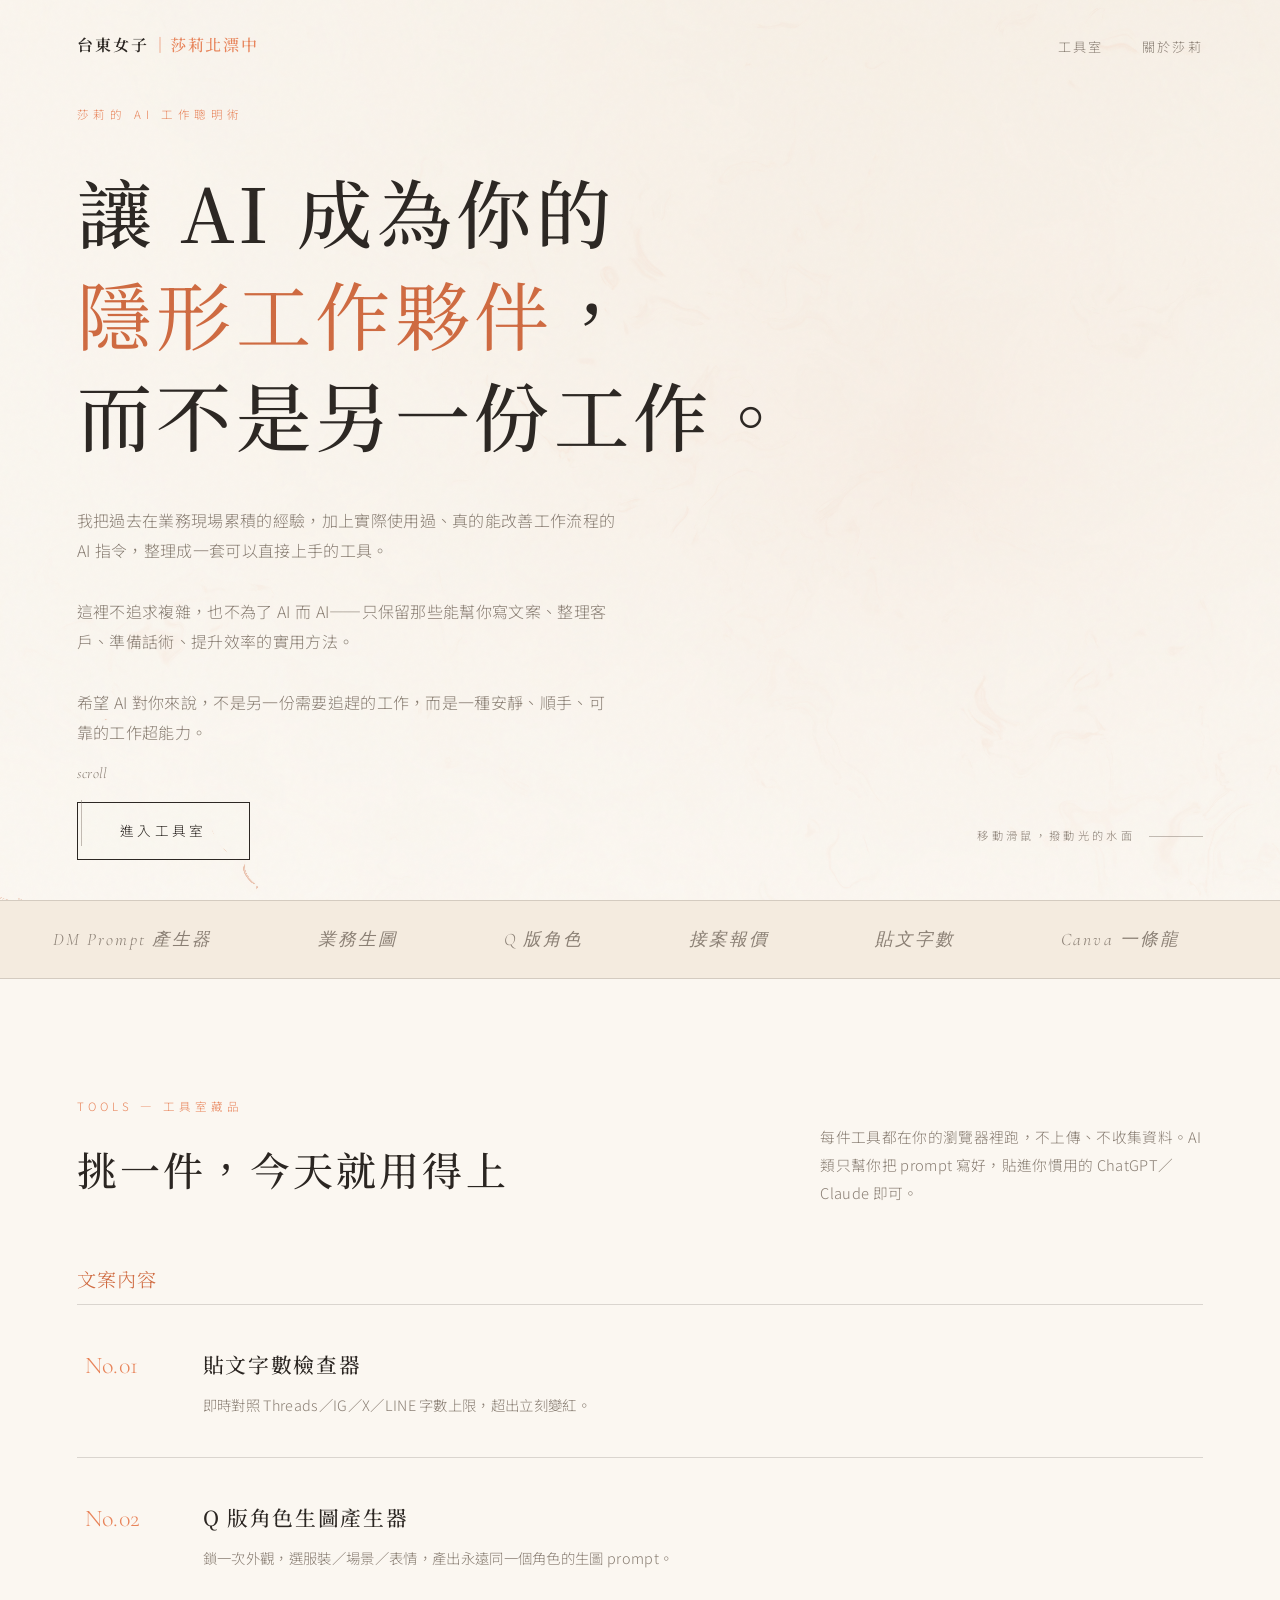
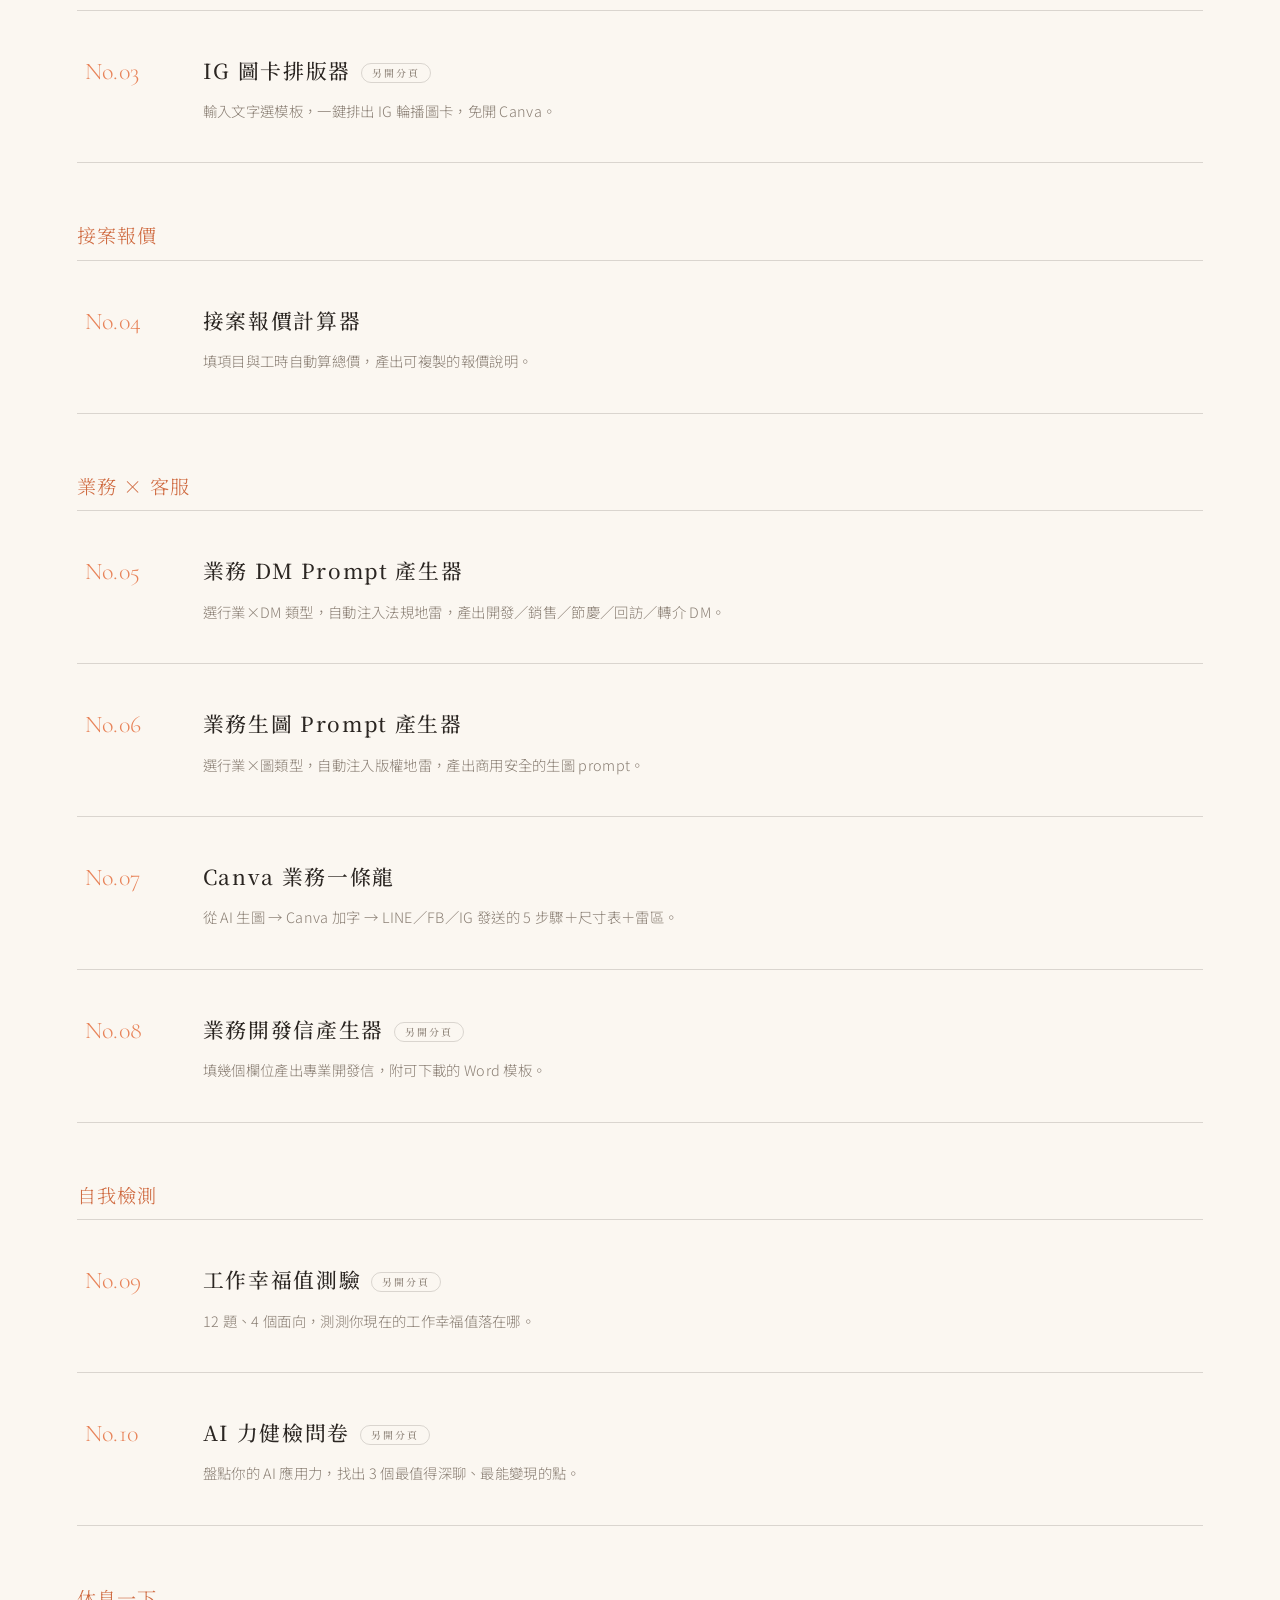
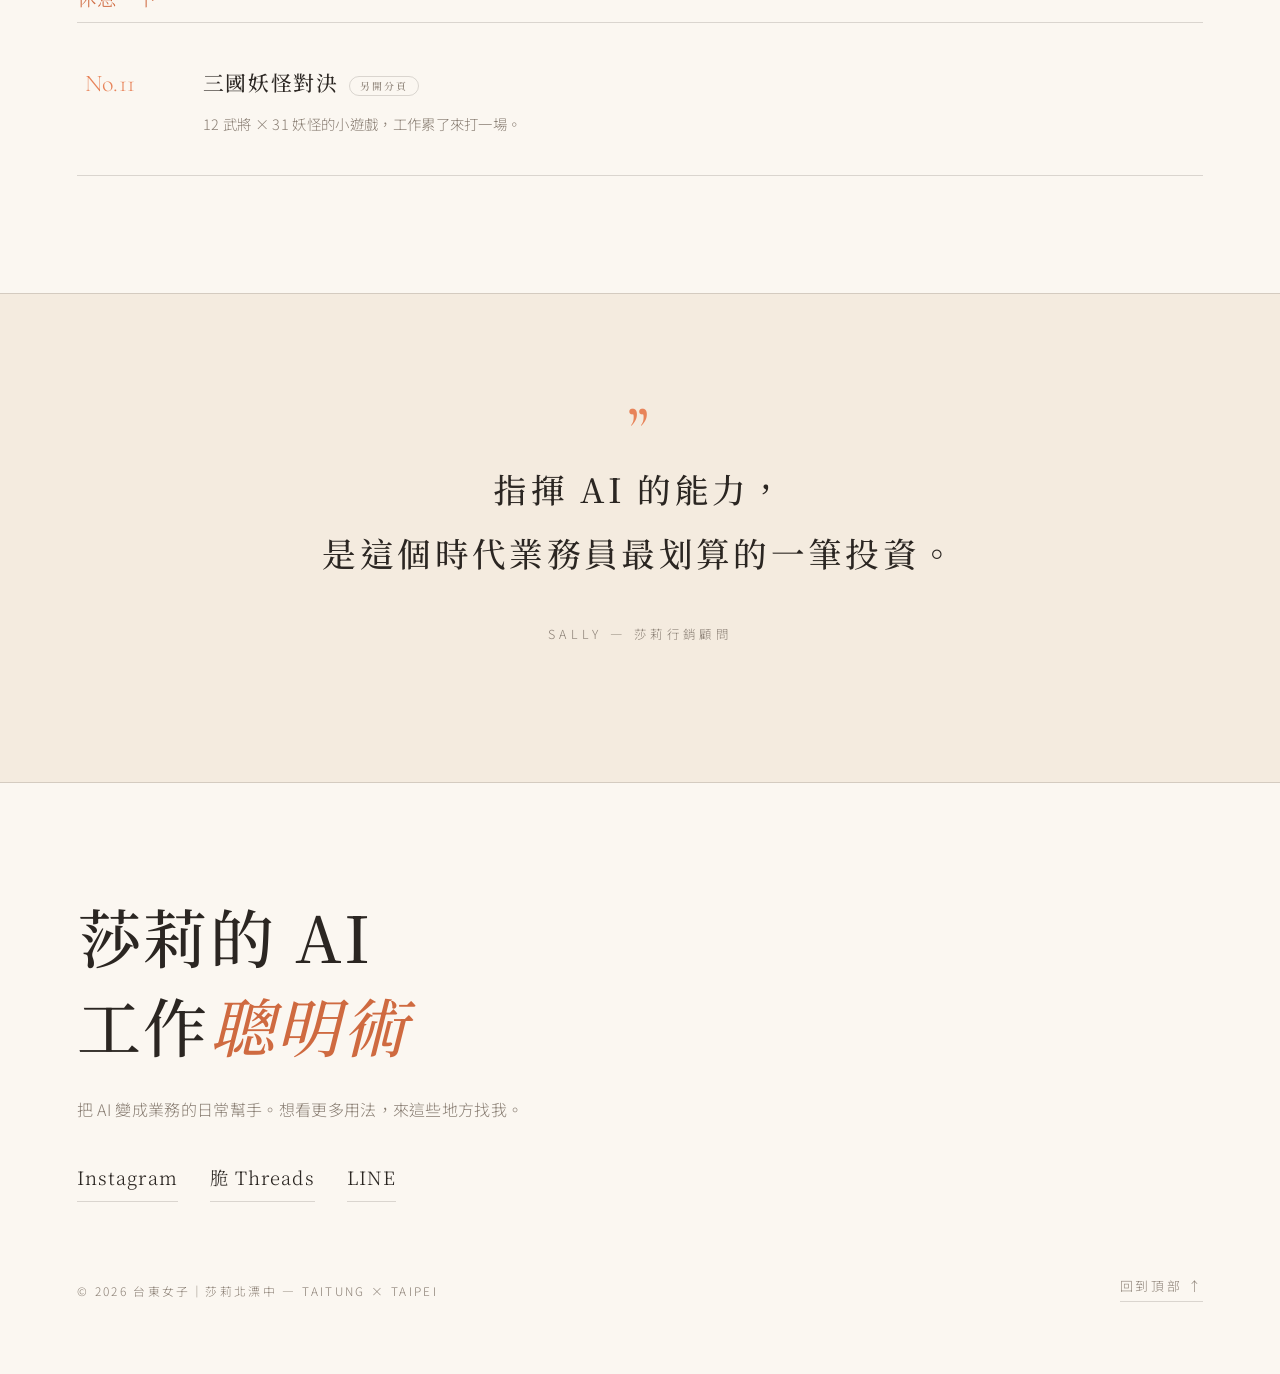
==== index.html @ fb420f0c "Sally AI 工具室：靜奢編輯風多頁 atelier 暖橘品牌色＋文青宋體＋WebGL 流光開場；11 件工具（DM/生圖/Q版產生器、Canva SOP、字數、報價、IG 圖卡、兩測驗、三國）。" ====
<!DOCTYPE html>
<html lang="zh-Hant">
<head>
<meta charset="UTF-8">
<meta name="viewport" content="width=device-width, initial-scale=1.0">
<title>莎莉 AI 工具室 — 為業務打造的安靜超能力</title>
<meta name="description" content="為保險、房仲、電信業務打造的 AI 工具室。每個工具都從真實銷售現場長出來，打開瀏覽器就能用，不用安裝、不收集資料。">
<meta property="og:title" content="莎莉 AI 工具室">
<meta property="og:description" content="把 AI 變成你的安靜超能力，而不是另一份工作。">
<link rel="preconnect" href="https://fonts.googleapis.com">
<link rel="preconnect" href="https://fonts.gstatic.com" crossorigin>
<link href="https://fonts.googleapis.com/css2?family=Cormorant+Garamond:ital,wght@0,400;0,500;0,600;1,400&family=Noto+Serif+TC:wght@400;500;600&family=Noto+Sans+TC:wght@300;400;500&display=swap" rel="stylesheet">
<link rel="stylesheet" href="assets/atelier.css">
</head>
<body>

<nav>
  <a class="logo" href="index.html">台東女子<em>｜莎莉北漂中</em></a>
  <ul>
    <li><a class="lk" href="#tools">工具室</a></li>
    <li><a class="lk" href="https://www.instagram.com/sally.sales.ttt" target="_blank" rel="noopener">關於莎莉</a></li>
  </ul>
</nav>

<section class="hero">
  <canvas id="silk"></canvas>
  <div class="hero-content">
    <div class="hero-label">莎莉的 AI 工作聰明術</div>
    <h1>讓 AI 成為你的<br><span class="it" style="font-family:var(--brush);font-style:normal">隱形工作夥伴</span>，<br>而不是另一份工作。</h1>
    <p>我把過去在業務現場累積的經驗，加上實際使用過、真的能改善工作流程的 AI 指令，整理成一套可以直接上手的工具。<br><br>這裡不追求複雜，也不為了 AI 而 AI——只保留那些能幫你寫文案、整理客戶、準備話術、提升效率的實用方法。<br><br>希望 AI 對你來說，不是另一份需要追趕的工作，而是一種安靜、順手、可靠的工作超能力。</p>
    <div class="hero-cta">
      <a class="btn" href="#tools">進入工具室</a>
    </div>
  </div>
  <div class="scroll-cue">scroll</div>
  <div class="hero-hint">移動滑鼠，撥動光的水面<span class="line"></span></div>
</section>

<div class="strip">
  <div class="strip-inner">
    <span>DM Prompt 產生器</span><span>業務生圖</span><span>Q 版角色</span><span>接案報價</span><span>貼文字數</span><span>Canva 一條龍</span><span>DM Prompt 產生器</span><span>業務生圖</span><span>Q 版角色</span><span>接案報價</span><span>貼文字數</span><span>Canva 一條龍</span>
  </div>
</div>

<section class="tools" id="tools">
  <div class="sec-head">
    <div><div class="idx">TOOLS — 工具室藏品</div><h2>挑一件，今天就用得上</h2></div>
    <p>每件工具都在你的瀏覽器裡跑，不上傳、不收集資料。AI 類只幫你把 prompt 寫好，貼進你慣用的 ChatGPT／Claude 即可。</p>
  </div>

  <div class="cat-label">文案內容</div>
  <div class="tool-list">
    <a class="tool" href="tools/word-count.html"><span class="no">No.01</span><div><h3>貼文字數檢查器</h3><div class="desc">即時對照 Threads／IG／X／LINE 字數上限，超出立刻變紅。</div></div><span class="arrow">→</span></a>
    <a class="tool" href="tools/chibi-maker.html"><span class="no">No.02</span><div><h3>Q 版角色生圖產生器</h3><div class="desc">鎖一次外觀，選服裝／場景／表情，產出永遠同一個角色的生圖 prompt。</div></div><span class="arrow">→</span></a>
    <a class="tool" href="https://sally-ig-cards.vercel.app" target="_blank" rel="noopener"><span class="no">No.03</span><div><h3>IG 圖卡排版器<span class="ext">另開分頁</span></h3><div class="desc">輸入文字選模板，一鍵排出 IG 輪播圖卡，免開 Canva。</div></div><span class="arrow">→</span></a>
  </div>

  <div class="cat-label">接案報價</div>
  <div class="tool-list">
    <a class="tool" href="tools/quote-calc.html"><span class="no">No.04</span><div><h3>接案報價計算器</h3><div class="desc">填項目與工時自動算總價，產出可複製的報價說明。</div></div><span class="arrow">→</span></a>
  </div>

  <div class="cat-label">業務 × 客服</div>
  <div class="tool-list">
    <a class="tool" href="tools/dm-builder.html"><span class="no">No.05</span><div><h3>業務 DM Prompt 產生器</h3><div class="desc">選行業×DM 類型，自動注入法規地雷，產出開發／銷售／節慶／回訪／轉介 DM。</div></div><span class="arrow">→</span></a>
    <a class="tool" href="tools/image-builder.html"><span class="no">No.06</span><div><h3>業務生圖 Prompt 產生器</h3><div class="desc">選行業×圖類型，自動注入版權地雷，產出商用安全的生圖 prompt。</div></div><span class="arrow">→</span></a>
    <a class="tool" href="tools/canva-sop.html"><span class="no">No.07</span><div><h3>Canva 業務一條龍</h3><div class="desc">從 AI 生圖 → Canva 加字 → LINE／FB／IG 發送的 5 步驟＋尺寸表＋雷區。</div></div><span class="arrow">→</span></a>
    <a class="tool" href="https://dev-letter-tool.vercel.app" target="_blank" rel="noopener"><span class="no">No.08</span><div><h3>業務開發信產生器<span class="ext">另開分頁</span></h3><div class="desc">填幾個欄位產出專業開發信，附可下載的 Word 模板。</div></div><span class="arrow">→</span></a>
  </div>

  <div class="cat-label">自我檢測</div>
  <div class="tool-list">
    <a class="tool" href="https://sally-biz-ai.vercel.app" target="_blank" rel="noopener"><span class="no">No.09</span><div><h3>工作幸福值測驗<span class="ext">另開分頁</span></h3><div class="desc">12 題、4 個面向，測測你現在的工作幸福值落在哪。</div></div><span class="arrow">→</span></a>
    <a class="tool" href="https://sally-ai-check.vercel.app" target="_blank" rel="noopener"><span class="no">No.10</span><div><h3>AI 力健檢問卷<span class="ext">另開分頁</span></h3><div class="desc">盤點你的 AI 應用力，找出 3 個最值得深聊、最能變現的點。</div></div><span class="arrow">→</span></a>
  </div>

  <div class="cat-label">休息一下</div>
  <div class="tool-list">
    <a class="tool" href="https://sallys-sanguo.vercel.app" target="_blank" rel="noopener"><span class="no">No.11</span><div><h3>三國妖怪對決<span class="ext">另開分頁</span></h3><div class="desc">12 武將 × 31 妖怪的小遊戲，工作累了來打一場。</div></div><span class="arrow">→</span></a>
  </div>
</section>

<section class="quote">
  <blockquote><span class="mark">”</span>指揮 AI 的能力，<br>是這個時代業務員最划算的一筆投資。</blockquote>
  <cite>SALLY — 莎莉行銷顧問</cite>
</section>

<footer id="join">
  <div class="big">莎莉的 AI<br>工作<em>聰明術</em></div>
  <p style="color:var(--ink-soft);max-width:30em;margin-top:24px">把 AI 變成業務的日常幫手。想看更多用法，來這些地方找我。</p>
  <div class="socials">
    <a href="https://www.instagram.com/sally.sales.ttt" target="_blank" rel="noopener">Instagram</a>
    <a href="https://www.threads.net/@sally.sales.ttt" target="_blank" rel="noopener">脆 Threads</a>
    <a id="cta-line" href="https://lin.ee/RuHfSIS" target="_blank" rel="noopener">LINE</a>
  </div>
  <div class="foot-row">
    <small>© 2026 台東女子｜莎莉北漂中 — TAITUNG × TAIPEI</small>
    <a class="top" href="#">回到頂部 ↑</a>
  </div>
</footer>

<script src="assets/silk.js"></script>
</body>
</html>
---- assets/atelier.css ----
/* ============================================================
   莎莉 AI 工具室 — 靜奢編輯風 共用樣式
   奶油 × 海洋藍 × 金；Cormorant / Noto Serif TC / Noto Sans TC
   ============================================================ */
:root{
  /* 莎莉品牌：暖橘 × 文青思源宋體 */
  --cream:#FBF7F1; --cream-deep:#F4EBDF; --ink:#2B2622; --ink-soft:#8A7F74;
  --ocean:#CF6A40; --gold:#E8845A; --terra:#C0492E; --line:rgba(43,38,34,.16);
  --brush:'Noto Serif TC',serif;
}
*{margin:0;padding:0;box-sizing:border-box}
html{scroll-behavior:smooth}
body{
  background:var(--cream); color:var(--ink);
  font-family:'Noto Sans TC',sans-serif; font-weight:300;
  letter-spacing:.02em; line-height:1.9; -webkit-font-smoothing:antialiased;
}
body::before{
  content:"";position:fixed;inset:0;pointer-events:none;z-index:999;
  background-image:url("data:image/svg+xml,%3Csvg viewBox='0 0 200 200' xmlns='http://www.w3.org/2000/svg'%3E%3Cfilter id='n'%3E%3CfeTurbulence type='fractalNoise' baseFrequency='0.8' numOctaves='2'/%3E%3C/filter%3E%3Crect width='100%25' height='100%25' filter='url(%23n)' opacity='0.025'/%3E%3C/svg%3E");
}
.serif{font-family:'Cormorant Garamond','Noto Serif TC',serif}
em{font-style:italic}

/* nav */
nav{
  display:flex;justify-content:space-between;align-items:center;
  padding:30px 6vw;position:fixed;top:0;left:0;right:0;z-index:50;
  background:transparent;transition:background .4s,backdrop-filter .4s,border-color .4s;
  border-bottom:1px solid transparent;
}
nav.solid{background:rgba(251,247,241,.9);backdrop-filter:blur(8px);border-bottom-color:var(--line)}
.logo{font-family:var(--brush);font-weight:600;font-size:1rem;letter-spacing:.12em;white-space:nowrap;text-decoration:none;color:var(--ink)}
.logo em{font-family:inherit;font-style:normal;font-weight:500;letter-spacing:.12em;color:var(--gold);margin-left:.2em}
@media(max-width:420px){.logo{font-size:.86rem;letter-spacing:.06em}}
nav ul{display:flex;gap:38px;list-style:none}
nav a.lk{color:var(--ink-soft);text-decoration:none;font-size:.82rem;letter-spacing:.18em;transition:color .3s}
nav a.lk:hover{color:var(--ocean)}
nav .back{color:var(--ink-soft);text-decoration:none;font-size:.82rem;letter-spacing:.18em;transition:.3s}
nav .back:hover{color:var(--ocean)}

/* buttons */
.btn{
  display:inline-block;padding:15px 42px;border:1px solid var(--ink);color:var(--ink);
  text-decoration:none;font-size:.85rem;letter-spacing:.25em;position:relative;overflow:hidden;
  transition:color .4s;z-index:1;background:rgba(251,247,241,.4);cursor:pointer;font-family:inherit;
}
.btn::after{content:"";position:absolute;inset:0;background:var(--ink);transform:scaleX(0);transform-origin:left;transition:transform .4s cubic-bezier(.6,0,.2,1);z-index:-1}
.btn:hover{color:var(--cream)}
.btn:hover::after{transform:scaleX(1)}
.ghost{border:none;color:var(--ink-soft);font-size:.85rem;letter-spacing:.2em;text-decoration:none;border-bottom:1px solid var(--line);padding-bottom:4px;transition:.3s;background:none;cursor:pointer;font-family:inherit}
.ghost:hover{color:var(--ocean);border-color:var(--ocean)}

/* ===== landing hero ===== */
.hero{position:relative;min-height:100vh;display:flex;flex-direction:column;justify-content:center;padding:104px 6vw 40px;overflow:hidden}
#silk{position:absolute;inset:0;width:100%;height:100%;display:block}
.hero--static{background:radial-gradient(120% 90% at 78% 12%, rgba(207,106,64,.16), transparent 55%), radial-gradient(90% 70% at 12% 92%, rgba(232,132,90,.14), transparent 50%), linear-gradient(160deg,var(--cream),var(--cream-deep))}
.hero-content{position:relative;z-index:2}
.hero-label{font-size:.72rem;letter-spacing:.4em;color:var(--gold);text-transform:uppercase;margin-bottom:34px;animation:rise .9s .3s cubic-bezier(.2,.7,.2,1) both}
.hero h1{font-family:var(--brush);font-weight:500;font-size:clamp(2.5rem,6vw,4.7rem);line-height:1.35;letter-spacing:.06em;max-width:21em;animation:rise .9s .42s cubic-bezier(.2,.7,.2,1) both}
.hero h1 .it{font-family:'Cormorant Garamond',serif;font-style:italic;font-weight:400;color:var(--ocean)}
.hero p{margin-top:40px;max-width:34em;color:var(--ink-soft);font-size:1rem;animation:rise .9s .54s cubic-bezier(.2,.7,.2,1) both}
.hero-cta{margin-top:54px;display:flex;gap:28px;align-items:center;flex-wrap:wrap;animation:rise .9s .66s cubic-bezier(.2,.7,.2,1) both}
.scroll-cue{position:absolute;left:6vw;bottom:6vh;z-index:2;font-family:'Cormorant Garamond',serif;font-style:italic;font-size:.95rem;color:var(--ink-soft);animation:rise .9s 1s both}
.scroll-cue::after{content:"";display:block;width:1px;height:46px;background:var(--ink-soft);margin:12px 0 0 4px;animation:drip 2.2s ease-in-out infinite;transform-origin:top;opacity:.5}
.hero-hint{position:absolute;right:6vw;bottom:6vh;z-index:2;text-align:right;font-size:.7rem;letter-spacing:.3em;color:var(--ink-soft);animation:rise .9s .9s cubic-bezier(.2,.7,.2,1) both}
.hero-hint .line{display:inline-block;width:54px;height:1px;background:var(--ink-soft);vertical-align:middle;margin-left:14px;opacity:.5}
@keyframes rise{from{opacity:0;transform:translateY(28px)}to{opacity:1;transform:none}}
@keyframes drip{0%{transform:scaleY(0)}45%{transform:scaleY(1)}100%{transform:scaleY(1);opacity:0}}
@media(prefers-reduced-motion:reduce){.hero-label,.hero h1,.hero p,.hero-cta,.scroll-cue,.hero-hint{animation:none}.scroll-cue::after{animation:none}}

/* strip marquee */
.strip{border-top:1px solid var(--line);border-bottom:1px solid var(--line);padding:22px 0;overflow:hidden;white-space:nowrap;background:var(--cream-deep);position:relative;z-index:3}
.strip-inner{display:inline-block;animation:marquee 32s linear infinite;font-family:'Cormorant Garamond',serif;font-style:italic;font-size:1.1rem;color:var(--ink-soft);letter-spacing:.12em}
.strip-inner span{margin:0 3em}
@keyframes marquee{from{transform:translateX(0)}to{transform:translateX(-50%)}}

/* ===== section heads ===== */
.sec-head{display:flex;justify-content:space-between;align-items:flex-end;margin-bottom:20px;flex-wrap:wrap;gap:22px}
.sec-head h2{font-family:var(--brush);font-weight:500;font-size:clamp(1.7rem,3.2vw,2.5rem);letter-spacing:.08em}
.sec-head .idx{font-size:.72rem;letter-spacing:.35em;color:var(--gold);margin-bottom:13px}
.sec-head p{color:var(--ink-soft);font-size:.92rem;max-width:26em}

/* ===== tool list (editorial rows) ===== */
.tools{padding:13vh 6vw}
.cat-label{font-family:var(--brush);font-size:1.2rem;color:var(--ocean);letter-spacing:.06em;margin:54px 0 6px}
.tool-list{border-top:1px solid var(--line)}
.tool{display:grid;grid-template-columns:88px 1fr auto;gap:30px;align-items:baseline;padding:38px 8px;border-bottom:1px solid var(--line);text-decoration:none;color:inherit;transition:background .35s,padding-left .35s}
.tool:hover{background:rgba(207,106,64,.05);padding-left:22px}
.tool .no{font-family:'Cormorant Garamond',serif;font-size:1.5rem;color:var(--gold)}
.tool h3{font-family:'Noto Serif TC',serif;font-weight:500;font-size:1.3rem;letter-spacing:.08em;margin-bottom:7px}
.tool .desc{color:var(--ink-soft);font-size:.9rem;max-width:38em}
.tool .ext{font-size:.62rem;letter-spacing:.2em;color:var(--ink-soft);border:1px solid var(--line);border-radius:100px;padding:2px 10px;margin-left:10px;vertical-align:middle}
.tool .arrow{font-family:'Cormorant Garamond',serif;font-size:1.5rem;color:var(--ocean);opacity:0;transform:translateX(-12px);transition:.35s}
.tool:hover .arrow{opacity:1;transform:none}

/* quote band */
.quote{padding:15vh 6vw;text-align:center;background:var(--cream-deep);border-top:1px solid var(--line);border-bottom:1px solid var(--line)}
.quote blockquote{font-family:var(--brush);font-weight:500;font-size:clamp(1.4rem,2.8vw,2.1rem);line-height:1.9;letter-spacing:.1em;max-width:24em;margin:0 auto}
.quote .mark{font-family:'Cormorant Garamond',serif;font-size:4rem;color:var(--gold);line-height:0;display:block;margin-bottom:28px}
.quote cite{display:block;margin-top:38px;font-style:normal;font-size:.78rem;letter-spacing:.35em;color:var(--ink-soft)}

/* footer */
footer{padding:12vh 6vw 8vh}
footer .big{font-family:var(--brush);font-size:clamp(2.2rem,5.2vw,4rem);font-weight:500;line-height:1.4;letter-spacing:.04em;max-width:18em}
footer .big em{color:var(--ocean)}
.foot-row{display:flex;justify-content:space-between;align-items:flex-end;margin-top:72px;flex-wrap:wrap;gap:22px}
.foot-row small{color:var(--ink-soft);font-size:.74rem;letter-spacing:.2em}
footer .top{color:var(--ink-soft);text-decoration:none;font-size:.8rem;letter-spacing:.2em;border-bottom:1px solid var(--line);padding-bottom:3px}
footer .top:hover{color:var(--ocean)}
.socials{display:flex;gap:32px;flex-wrap:wrap;margin-top:36px}
.socials a{font-family:'Noto Serif TC',serif;font-size:1.15rem;letter-spacing:.06em;color:var(--ink);text-decoration:none;border-bottom:1px solid var(--line);padding-bottom:6px;transition:.3s}
.socials a:hover{color:var(--ocean);border-color:var(--ocean)}

/* ===== tool detail page ===== */
.tool-head{padding:16vh 6vw 6vh;border-bottom:1px solid var(--line)}
.crumb{font-size:.72rem;letter-spacing:.35em;color:var(--gold);text-transform:uppercase;margin-bottom:26px;animation:rise .8s both}
.crumb a{color:inherit;text-decoration:none}
.crumb a:hover{color:var(--ocean)}
.head-row{display:flex;align-items:baseline;gap:30px;flex-wrap:wrap;animation:rise .8s .1s both}
.head-row .no{font-family:'Cormorant Garamond',serif;font-size:2.3rem;color:var(--gold)}
.tool-head h1{font-family:var(--brush);font-weight:500;font-size:clamp(1.9rem,4.4vw,3.2rem);letter-spacing:.08em;line-height:1.4}
.meta-row{display:flex;gap:12px;margin-top:22px;flex-wrap:wrap;animation:rise .8s .2s both}
.cat-tag{font-size:.68rem;letter-spacing:.2em;color:var(--ink-soft);border:1px solid var(--line);border-radius:100px;padding:4px 16px}
.status{font-size:.66rem;letter-spacing:.22em;padding:5px 16px;border-radius:100px;color:var(--ocean);border:1px solid rgba(207,106,64,.4);background:rgba(207,106,64,.06)}
.tool-head p.lead{margin-top:28px;max-width:36em;color:var(--ink-soft);font-size:.98rem;animation:rise .8s .3s both}

.embed-sec{padding:7vh 6vw}
.embed-frame{border:1px solid var(--line);background:#fff;box-shadow:0 24px 60px rgba(43,42,38,.07)}
.embed-frame .bar{display:flex;align-items:center;gap:9px;padding:13px 20px;border-bottom:1px solid var(--line);background:var(--cream-deep)}
.embed-frame .bar i{width:10px;height:10px;border-radius:50%;border:1px solid var(--line)}
.embed-frame .bar span{font-family:'Cormorant Garamond',serif;font-style:italic;font-size:.9rem;color:var(--ink-soft);margin-left:8px}
.tool-mount{padding:34px 32px}
@media(max-width:640px){.tool-mount{padding:24px 18px}}

/* steps */
.steps{padding:5vh 6vw 9vh}
.sec-label{font-size:.72rem;letter-spacing:.35em;color:var(--gold);margin-bottom:42px}
.step-grid{display:grid;grid-template-columns:repeat(auto-fit,minmax(230px,1fr));gap:1px;background:var(--line);border:1px solid var(--line)}
.step{background:var(--cream);padding:40px 32px}
.step .n{font-family:'Cormorant Garamond',serif;font-style:italic;font-size:1.9rem;color:var(--ocean)}
.step h3{font-family:'Noto Serif TC',serif;font-weight:500;font-size:1.12rem;letter-spacing:.08em;margin:16px 0 9px}
.step p{color:var(--ink-soft);font-size:.88rem}

/* notes */
.notes{padding:0 6vw 11vh}
.note-box{border-left:2px solid var(--gold);background:var(--cream-deep);padding:34px 38px;max-width:46em}
.note-box h4{font-family:'Noto Serif TC',serif;font-weight:500;font-size:1rem;letter-spacing:.15em;margin-bottom:13px}
.note-box ul{list-style:none}
.note-box li{color:var(--ink-soft);font-size:.88rem;padding-left:1.4em;position:relative;margin-bottom:7px}
.note-box li::before{content:"—";position:absolute;left:0;color:var(--gold)}

/* next tools */
.next-sec{padding:9vh 6vw;background:var(--cream-deep);border-top:1px solid var(--line)}
.next-sec h2{font-family:var(--brush);font-weight:500;font-size:1.5rem;letter-spacing:.1em;margin-bottom:42px}
.next-grid{display:grid;grid-template-columns:repeat(auto-fit,minmax(250px,1fr));gap:22px}
.next-card{border:1px solid var(--line);padding:30px;background:var(--cream);text-decoration:none;color:inherit;transition:.3s}
.next-card:hover{border-color:var(--ocean);transform:translateY(-4px)}
.next-card .no{font-family:'Cormorant Garamond',serif;font-size:1.1rem;color:var(--gold)}
.next-card h3{font-family:'Noto Serif TC',serif;font-weight:500;font-size:1.08rem;letter-spacing:.08em;margin:12px 0 6px}
.next-card p{color:var(--ink-soft);font-size:.84rem}

/* ===== tool form controls (inside .tool-mount) ===== */
.field{display:block;margin-bottom:16px}
.field .lab{font-size:.72rem;letter-spacing:.12em;color:var(--ink-soft);display:block;margin-bottom:7px}
.tool-mount input[type=text],.tool-mount input[type=number],.tool-mount textarea,.tool-mount select{
  width:100%;background:#FCFAF5;border:1px solid var(--line);border-radius:2px;color:var(--ink);
  padding:11px 13px;font-size:.95rem;font-family:inherit;transition:border-color .25s}
.tool-mount textarea{min-height:110px;resize:vertical;line-height:1.7}
.tool-mount select{cursor:pointer}
.tool-mount input:focus,.tool-mount textarea:focus,.tool-mount select:focus{outline:none;border-color:var(--ocean)}
.t-btn{font-family:inherit;font-size:.78rem;letter-spacing:.18em;cursor:pointer;border-radius:2px;padding:11px 22px;border:1px solid var(--ink);background:var(--ink);color:var(--cream);transition:.3s}
.t-btn:hover{background:transparent;color:var(--ink)}
.t-btn.sec{background:transparent;color:var(--ink)}
.t-btn.sec:hover{border-color:var(--ocean);color:var(--ocean)}
.t-row{display:flex;gap:10px;flex-wrap:wrap;margin-top:14px}
.t-out{background:#FCFAF5;border:1px dashed var(--line);border-radius:2px;padding:15px;font-size:.9rem;white-space:pre-wrap;color:#4a443c;line-height:1.75;margin-top:8px}
.t-note{font-size:.78rem;color:var(--ink-soft);background:rgba(232,132,90,.1);border-radius:2px;padding:10px 14px;margin-top:16px}
.t-note b{color:var(--gold)}
.t-stats{display:flex;gap:26px;flex-wrap:wrap;margin:14px 0 20px}
.t-stats b{font-family:'Cormorant Garamond',serif;font-size:1.9rem;color:var(--ocean);display:block;line-height:1}
.t-stats .s{font-size:.72rem;letter-spacing:.1em;color:var(--ink-soft)}
.plat{margin-bottom:13px}
.plat-top{display:flex;justify-content:space-between;font-size:.82rem;margin-bottom:5px}
.plat-top .ct.over{color:var(--terra);font-weight:500}
.bar{height:5px;background:var(--cream-deep);border-radius:0;overflow:hidden}
.bar>span{display:block;height:100%;background:var(--ocean);transition:width .2s,background .2s}
.bar>span.over{background:var(--terra)}.bar>span.none{background:#cbbfad}
.qhead,.qrow{display:grid;grid-template-columns:1fr 92px 34px;gap:8px}
.qhead{font-size:.7rem;letter-spacing:.1em;color:var(--ink-soft);margin-bottom:7px}
.qrow{align-items:center;margin-bottom:8px}
.qrow .del{background:none;border:1px solid var(--line);color:var(--ink-soft);border-radius:2px;padding:7px;line-height:1;cursor:pointer}
.qrow .del:hover{color:var(--terra);border-color:var(--terra)}
.qtotal{border-top:1px solid var(--line);margin-top:16px;padding-top:14px}
.qtotal .line{display:flex;justify-content:space-between;font-size:.86rem;color:var(--ink-soft);margin-bottom:5px}
.qtotal .grand{font-family:'Cormorant Garamond',serif;font-size:1.8rem;color:var(--ocean)}

@media(max-width:760px){
  nav ul{display:none}
  .tool{grid-template-columns:48px 1fr}
  .tool .arrow{display:none}
  .hero-hint{display:none}
}
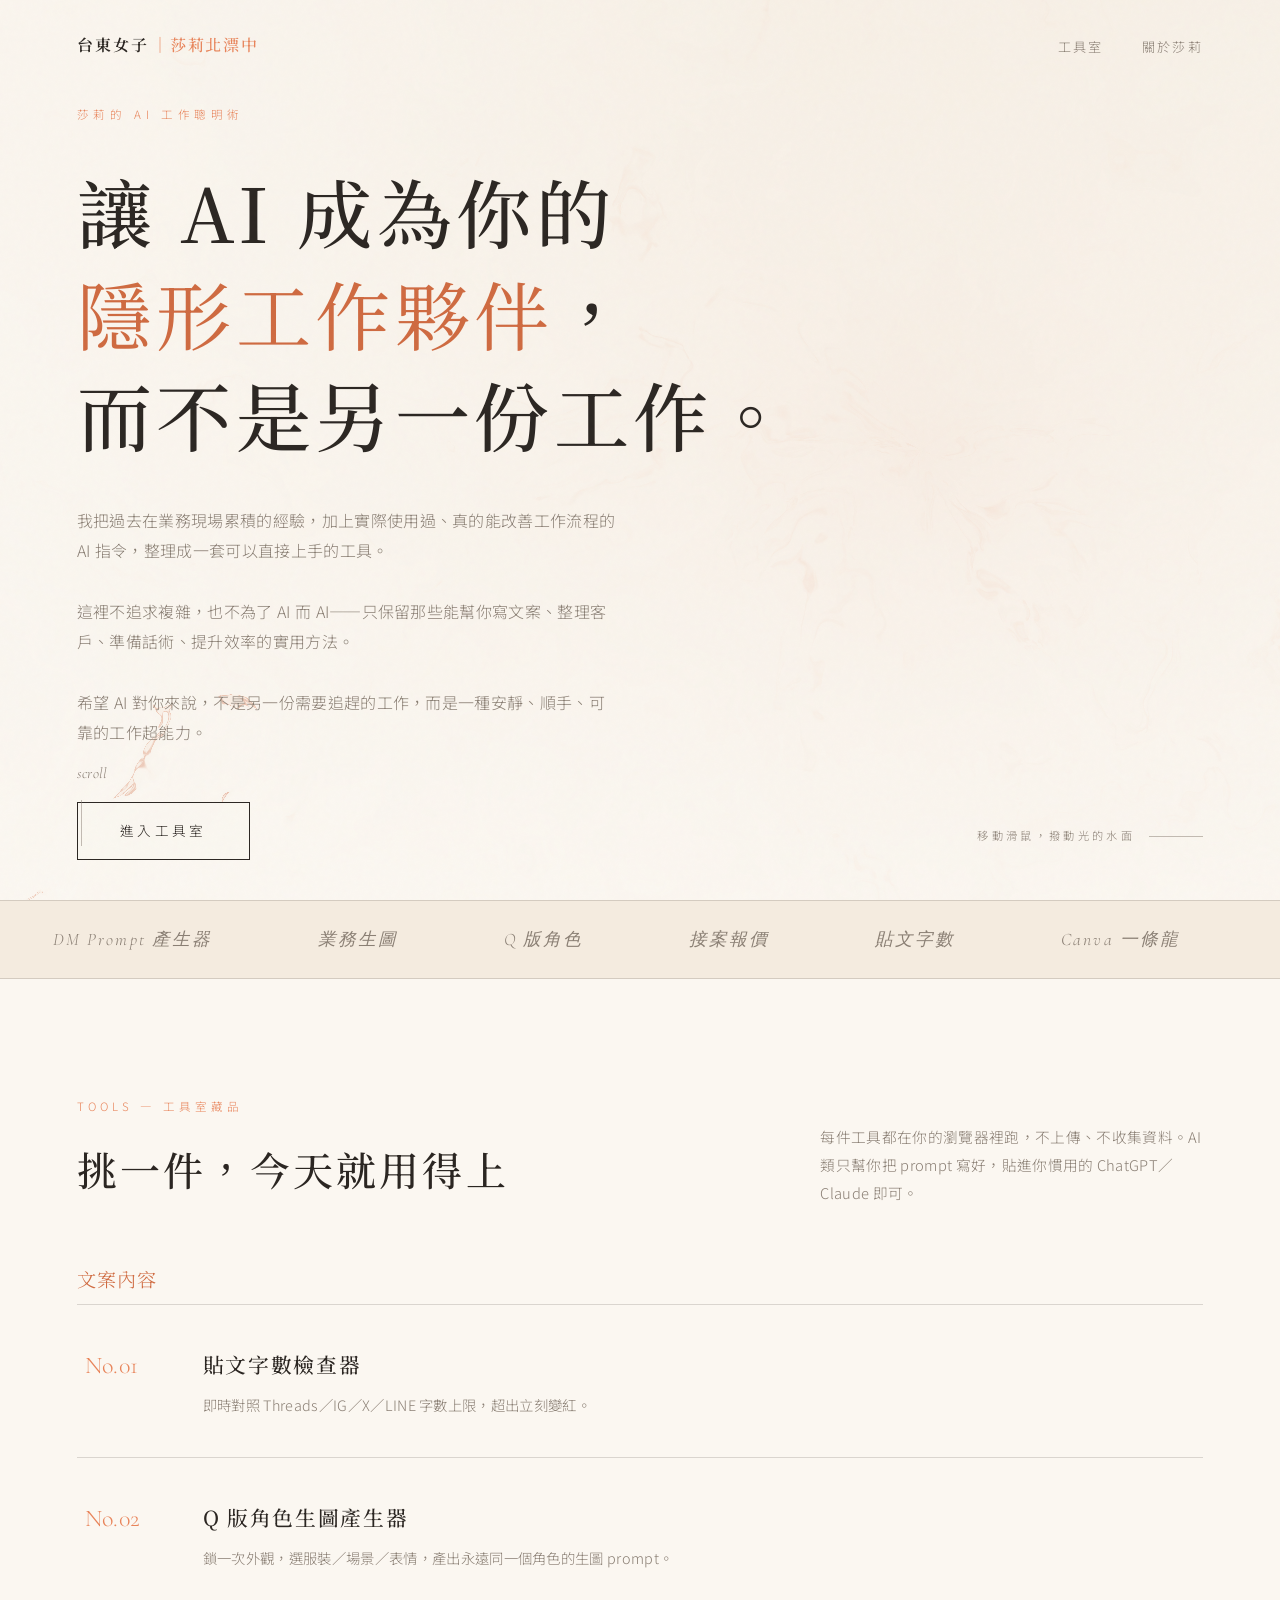
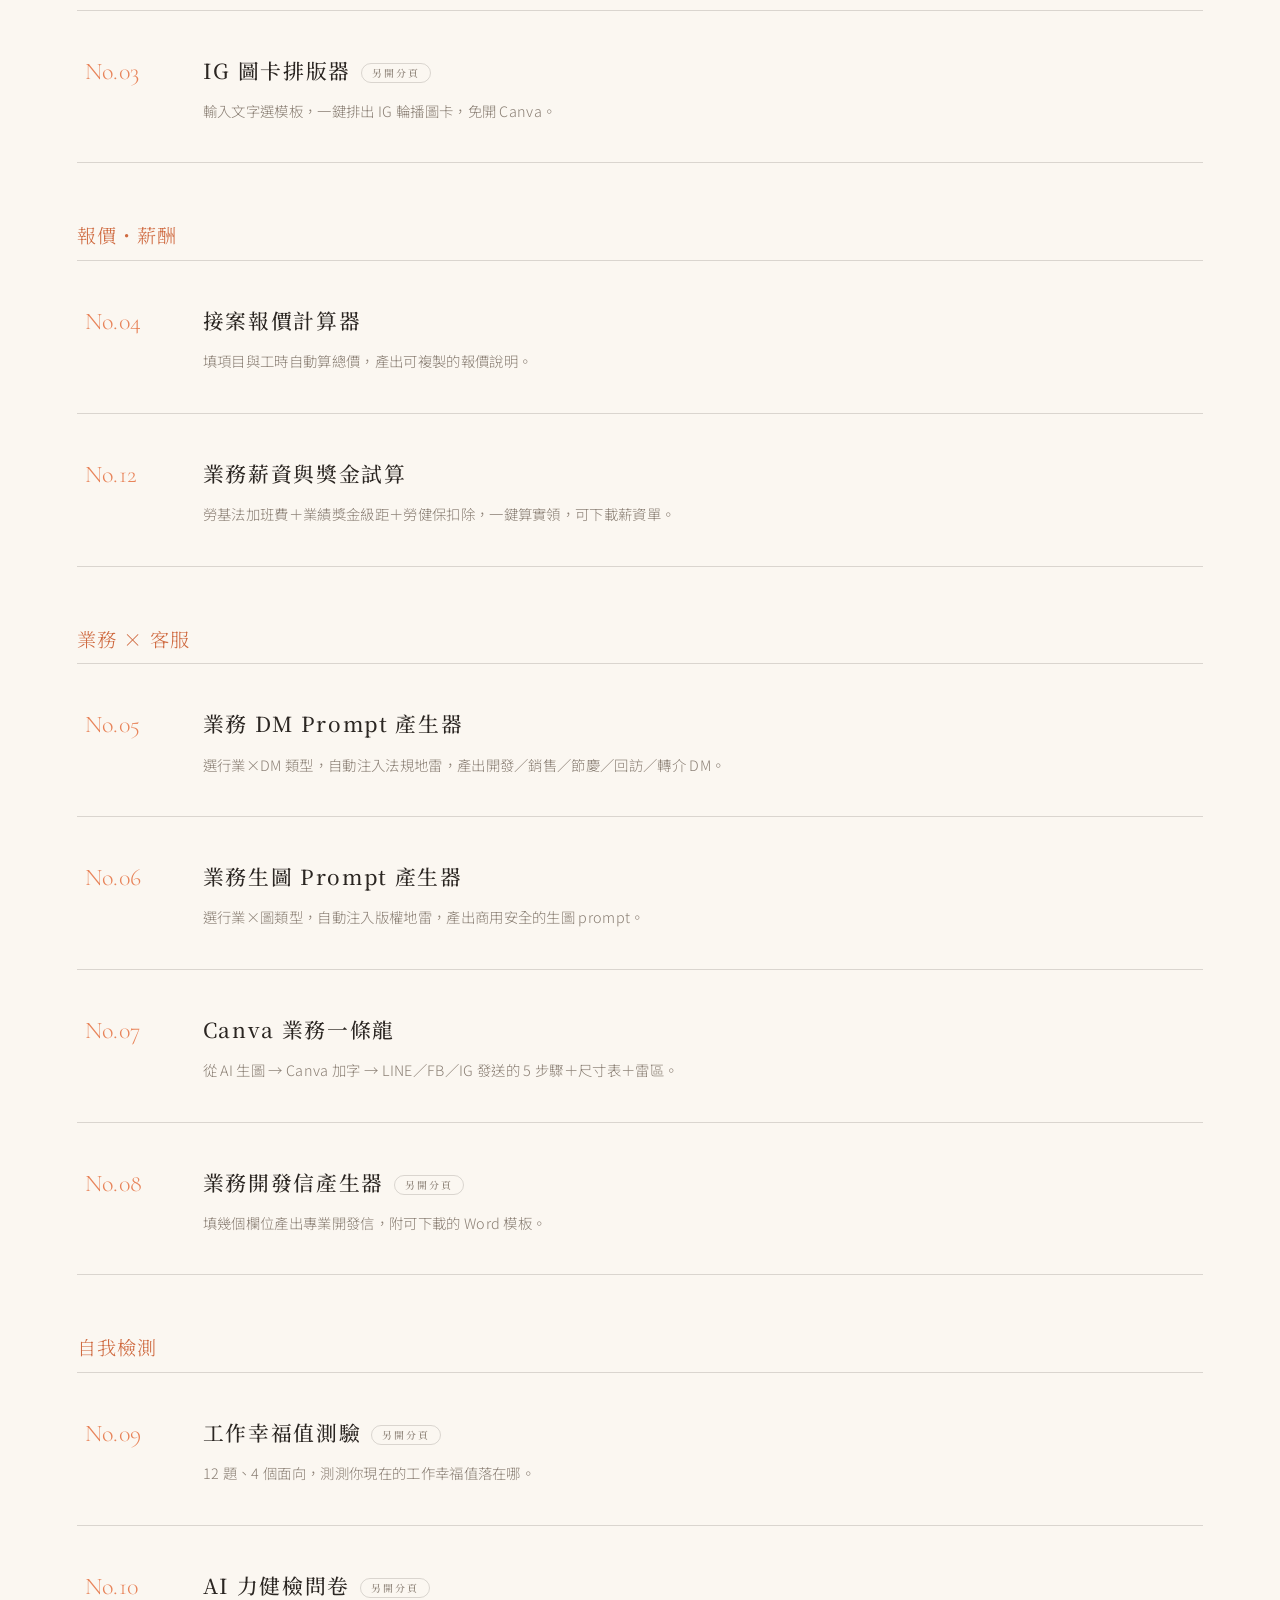
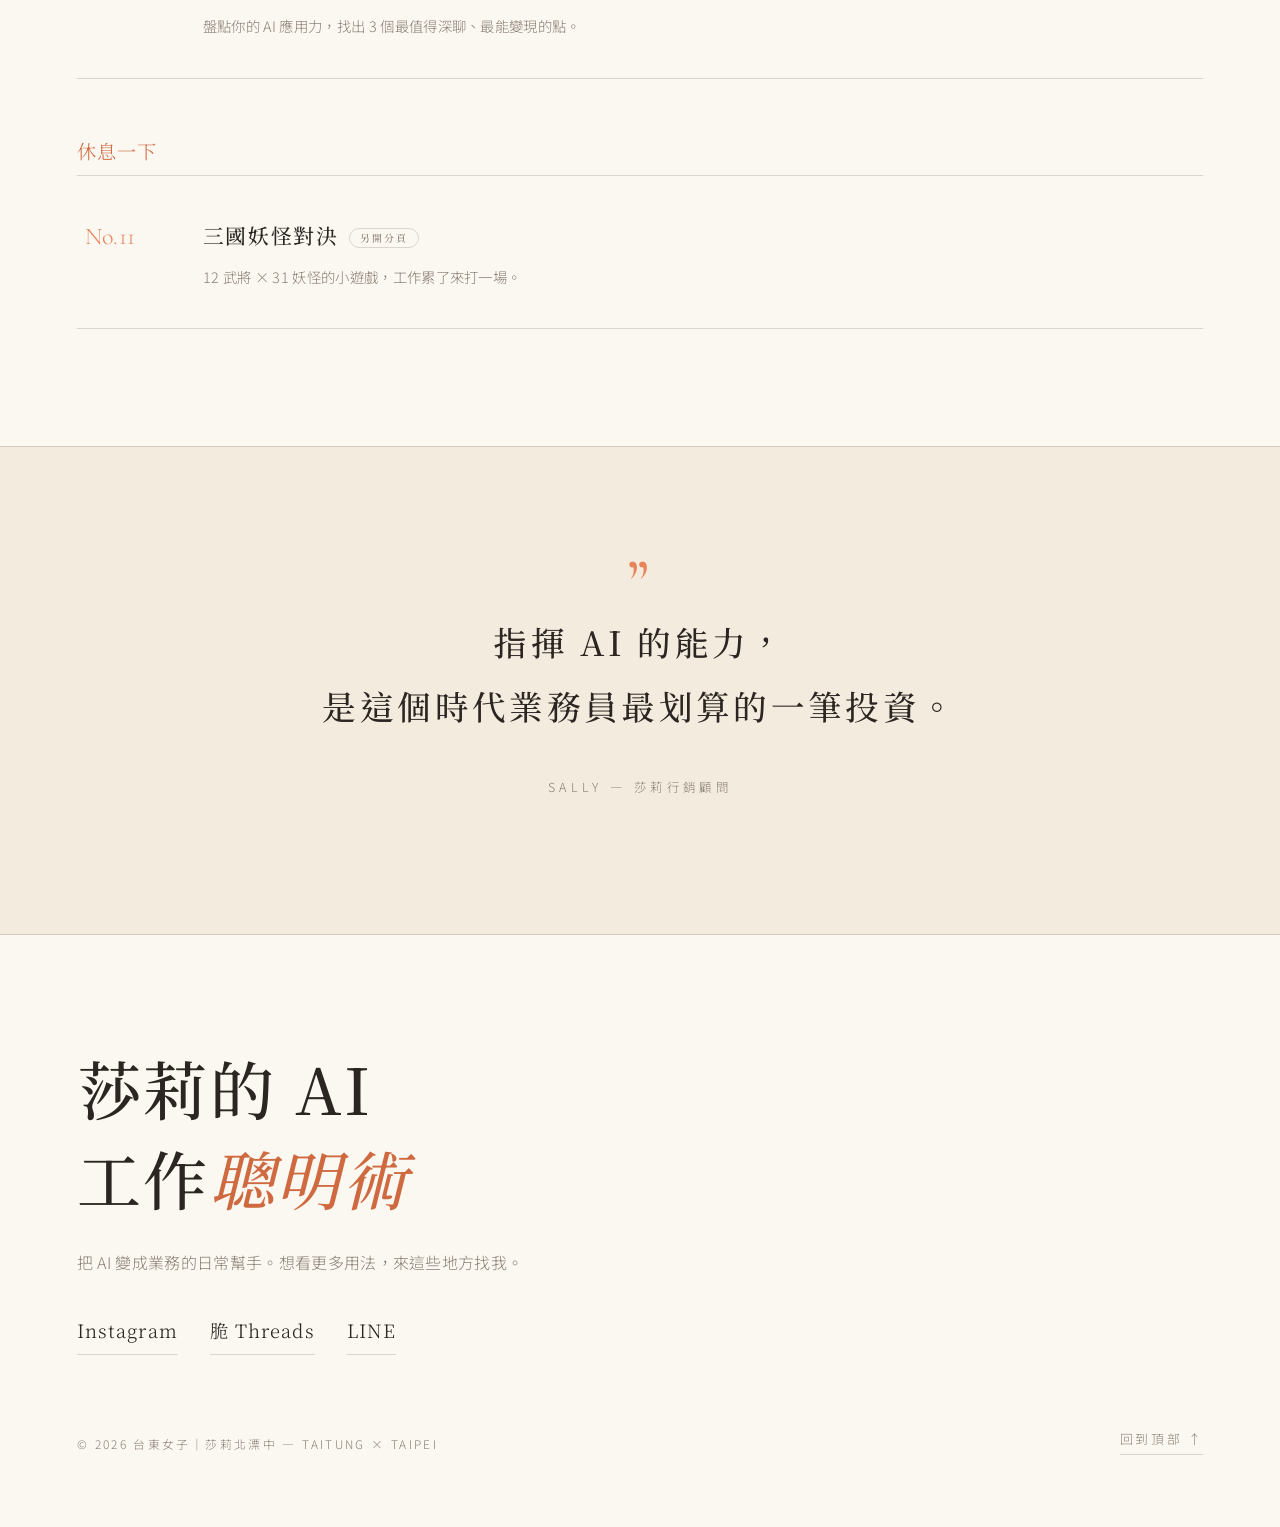
==== commit 5022f9d2: "新增 No.12 業務薪資與獎金試算（勞基法加班費＋業績獎金級距），atelier 外框 iframe 嵌入 Co-Authored-By: Claude Opus 4.8 <noreply@anth" ====
--- a/index.html
+++ b/index.html
@@ -55,9 +55,10 @@
     <a class="tool" href="https://sally-ig-cards.vercel.app" target="_blank" rel="noopener"><span class="no">No.03</span><div><h3>IG 圖卡排版器<span class="ext">另開分頁</span></h3><div class="desc">輸入文字選模板，一鍵排出 IG 輪播圖卡，免開 Canva。</div></div><span class="arrow">→</span></a>
   </div>
 
-  <div class="cat-label">接案報價</div>
+  <div class="cat-label">報價・薪酬</div>
   <div class="tool-list">
     <a class="tool" href="tools/quote-calc.html"><span class="no">No.04</span><div><h3>接案報價計算器</h3><div class="desc">填項目與工時自動算總價，產出可複製的報價說明。</div></div><span class="arrow">→</span></a>
+    <a class="tool" href="tools/salary.html"><span class="no">No.12</span><div><h3>業務薪資與獎金試算</h3><div class="desc">勞基法加班費＋業績獎金級距＋勞健保扣除，一鍵算實領，可下載薪資單。</div></div><span class="arrow">→</span></a>
   </div>
 
   <div class="cat-label">業務 × 客服</div>
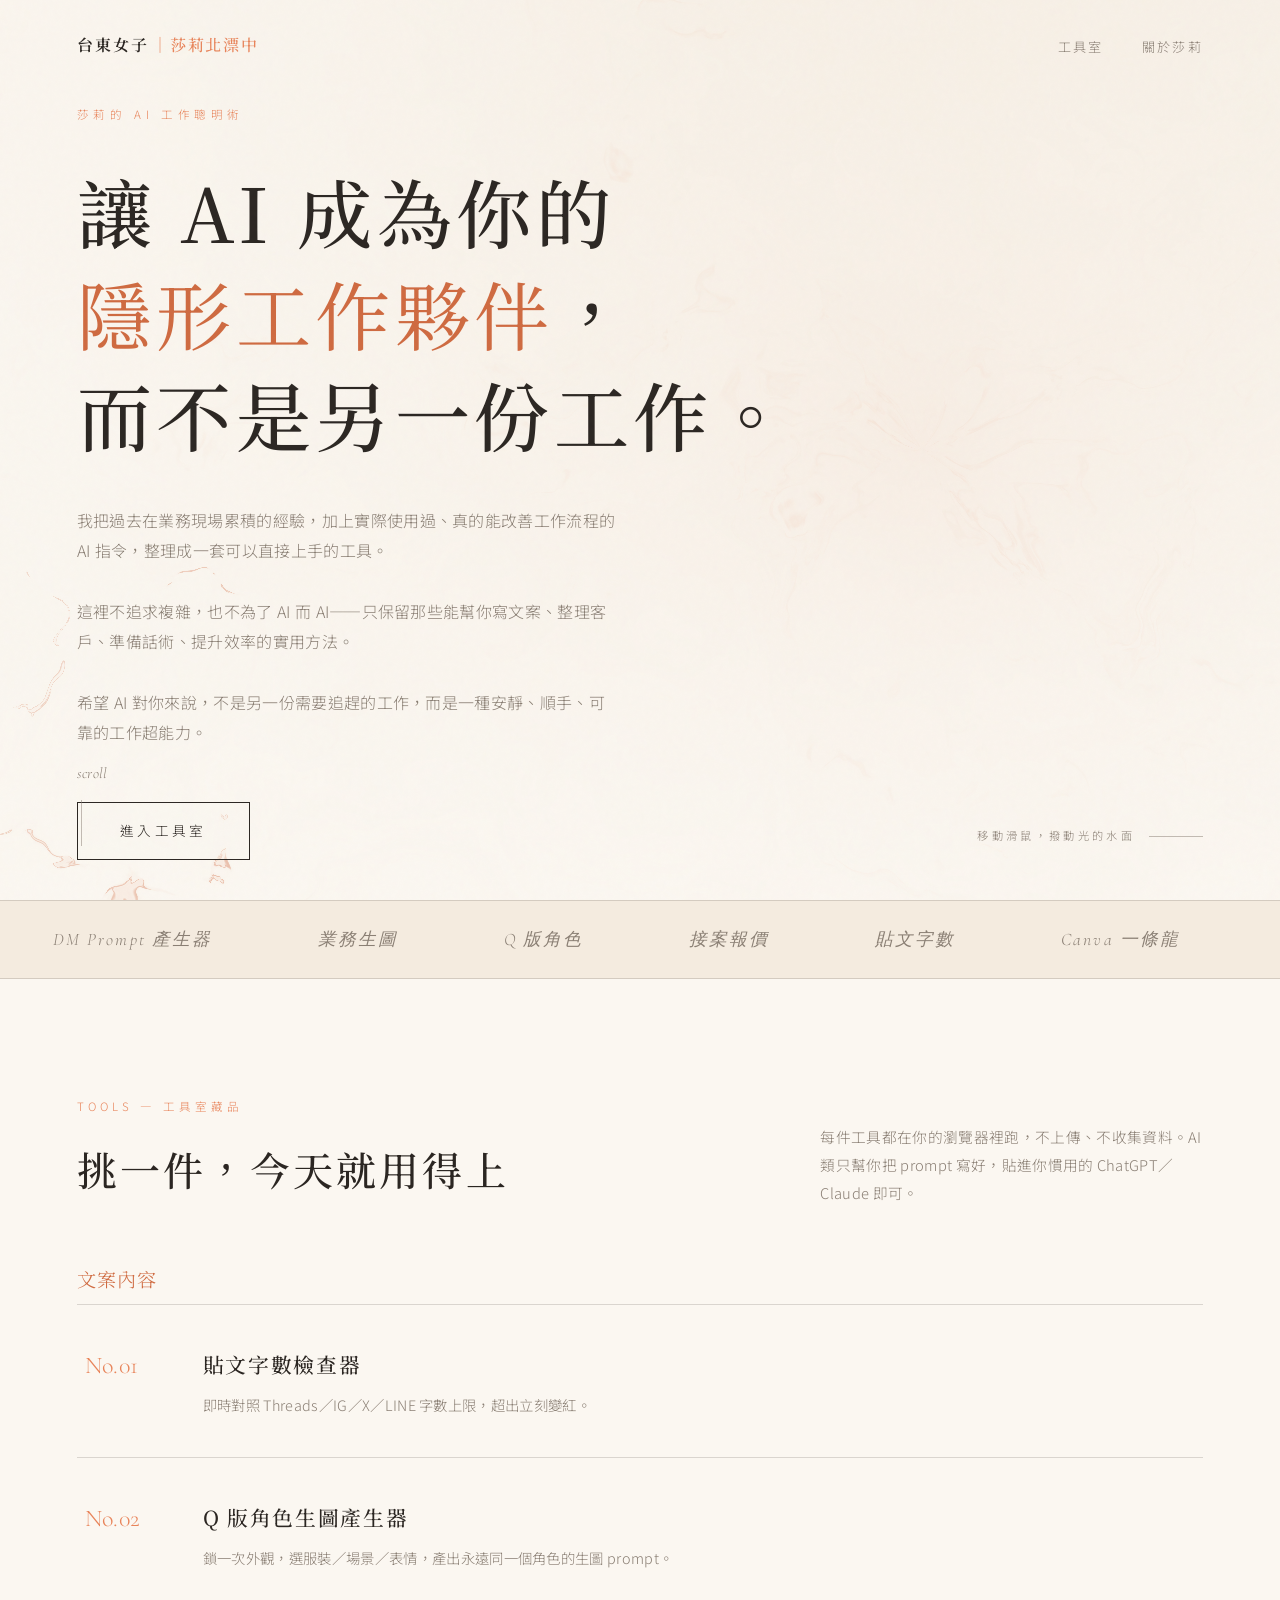
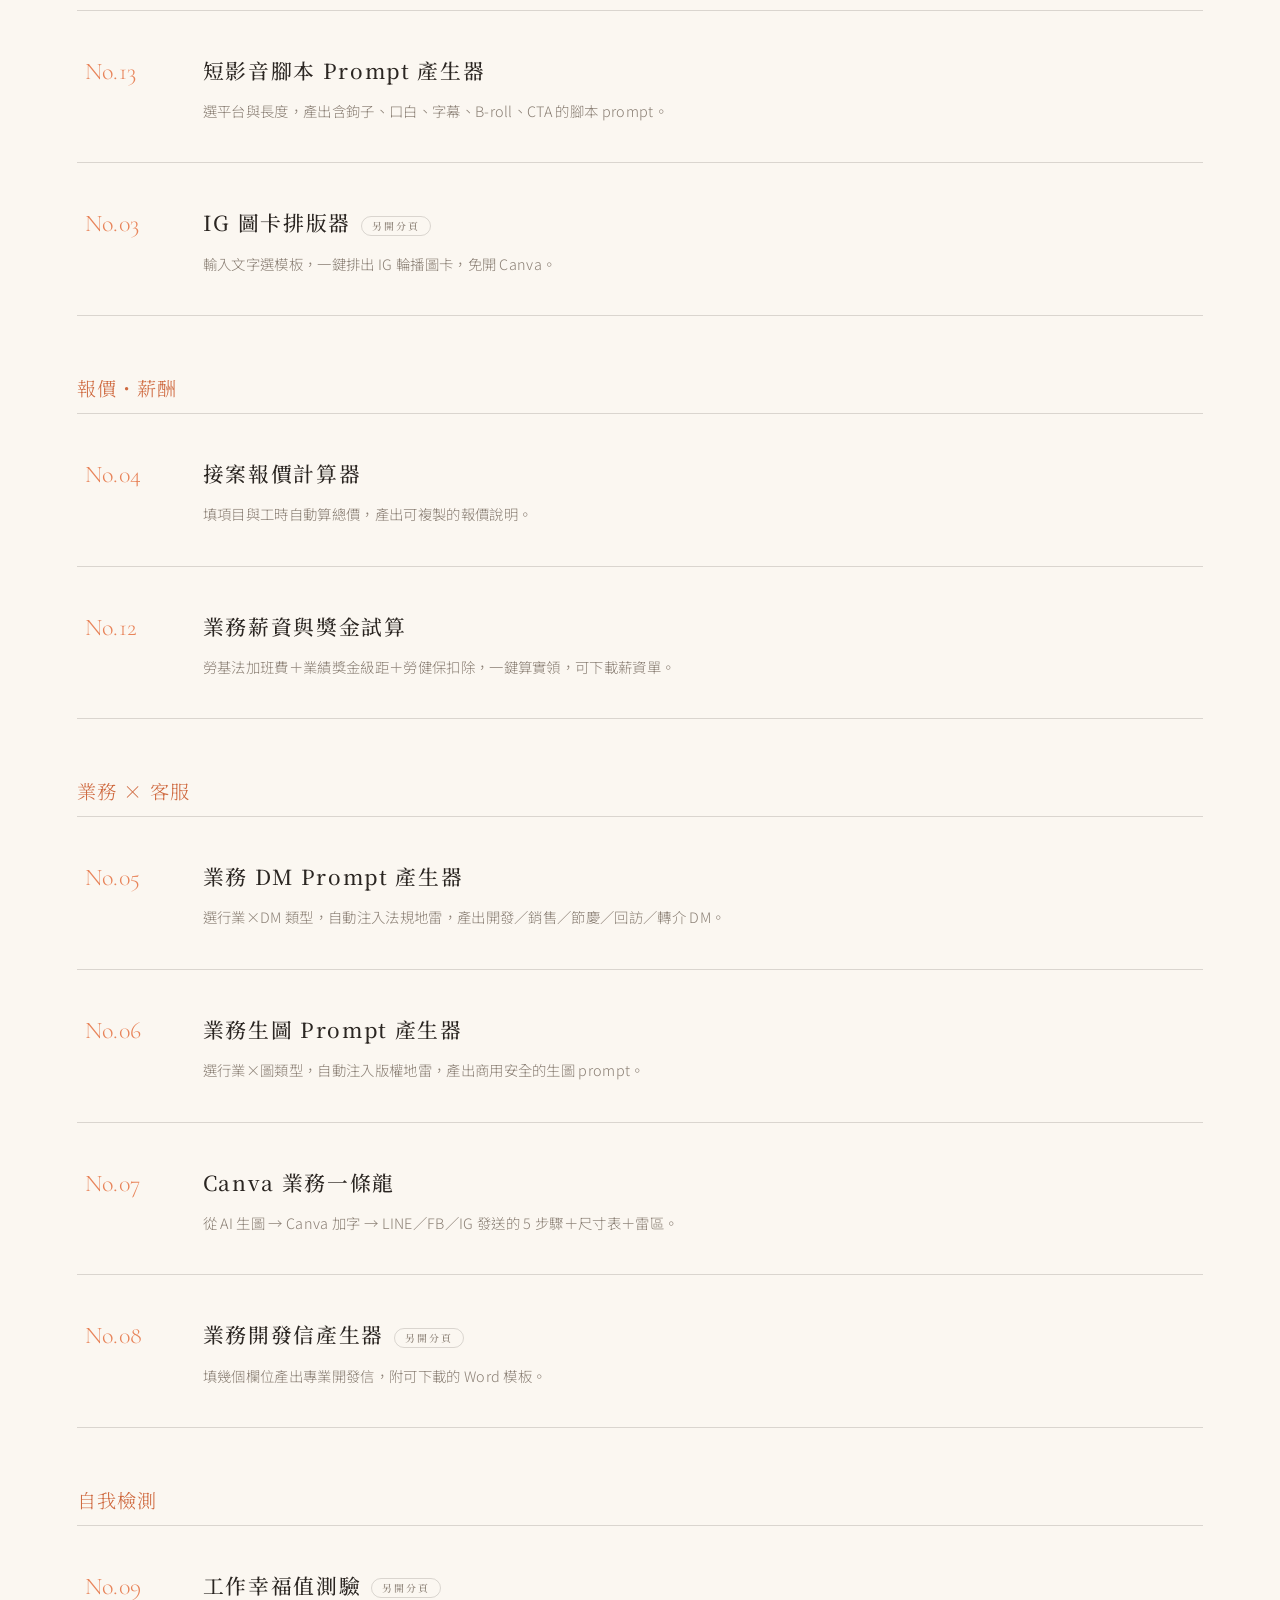
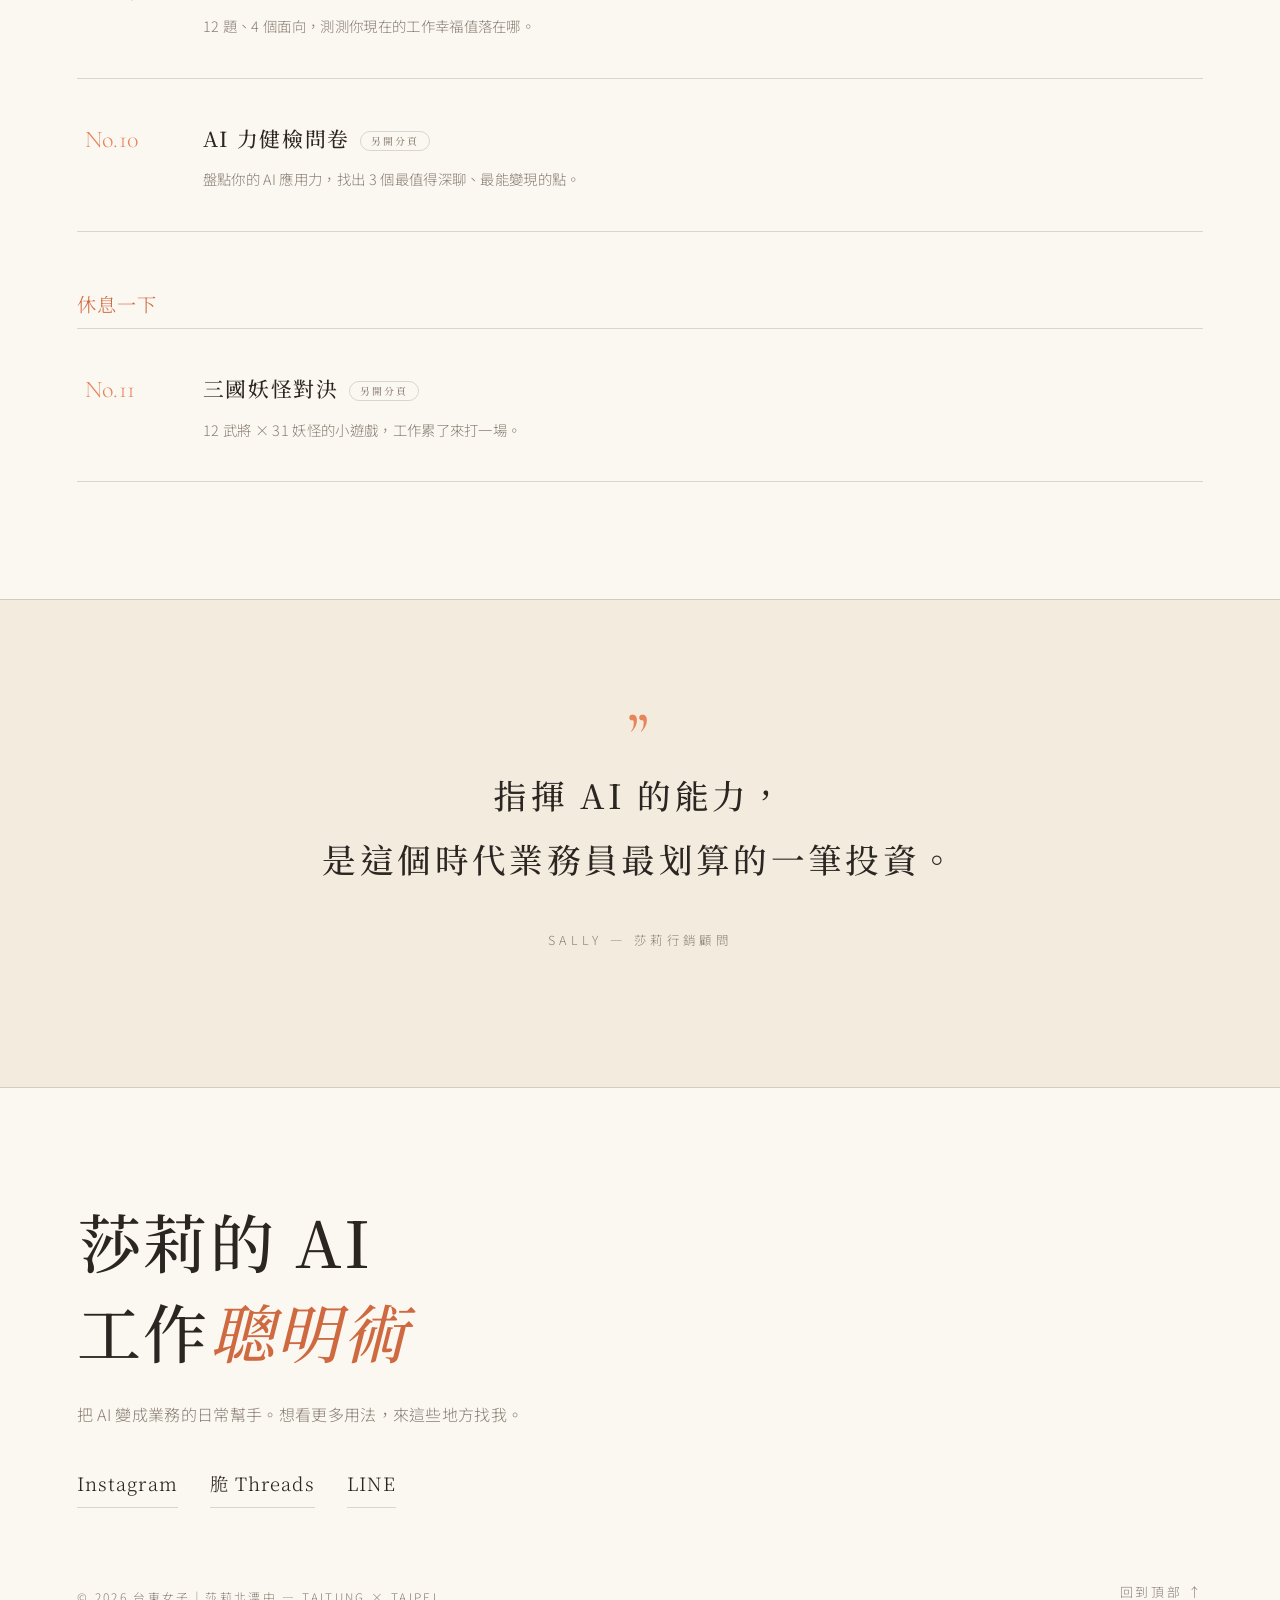
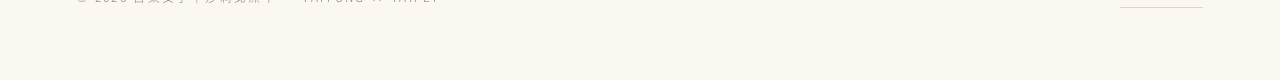
==== commit 7cd2c922: "新增 No.13 短影音腳本 Prompt 產生器（平台×長度，鉤子/口白/字幕/B-roll/CTA） Co-Authored-By: Claude Opus 4.8 <noreply@anthro" ====
--- a/index.html
+++ b/index.html
@@ -52,6 +52,7 @@
   <div class="tool-list">
     <a class="tool" href="tools/word-count.html"><span class="no">No.01</span><div><h3>貼文字數檢查器</h3><div class="desc">即時對照 Threads／IG／X／LINE 字數上限，超出立刻變紅。</div></div><span class="arrow">→</span></a>
     <a class="tool" href="tools/chibi-maker.html"><span class="no">No.02</span><div><h3>Q 版角色生圖產生器</h3><div class="desc">鎖一次外觀，選服裝／場景／表情，產出永遠同一個角色的生圖 prompt。</div></div><span class="arrow">→</span></a>
+    <a class="tool" href="tools/video-script.html"><span class="no">No.13</span><div><h3>短影音腳本 Prompt 產生器</h3><div class="desc">選平台與長度，產出含鉤子、口白、字幕、B-roll、CTA 的腳本 prompt。</div></div><span class="arrow">→</span></a>
     <a class="tool" href="https://sally-ig-cards.vercel.app" target="_blank" rel="noopener"><span class="no">No.03</span><div><h3>IG 圖卡排版器<span class="ext">另開分頁</span></h3><div class="desc">輸入文字選模板，一鍵排出 IG 輪播圖卡，免開 Canva。</div></div><span class="arrow">→</span></a>
   </div>
 
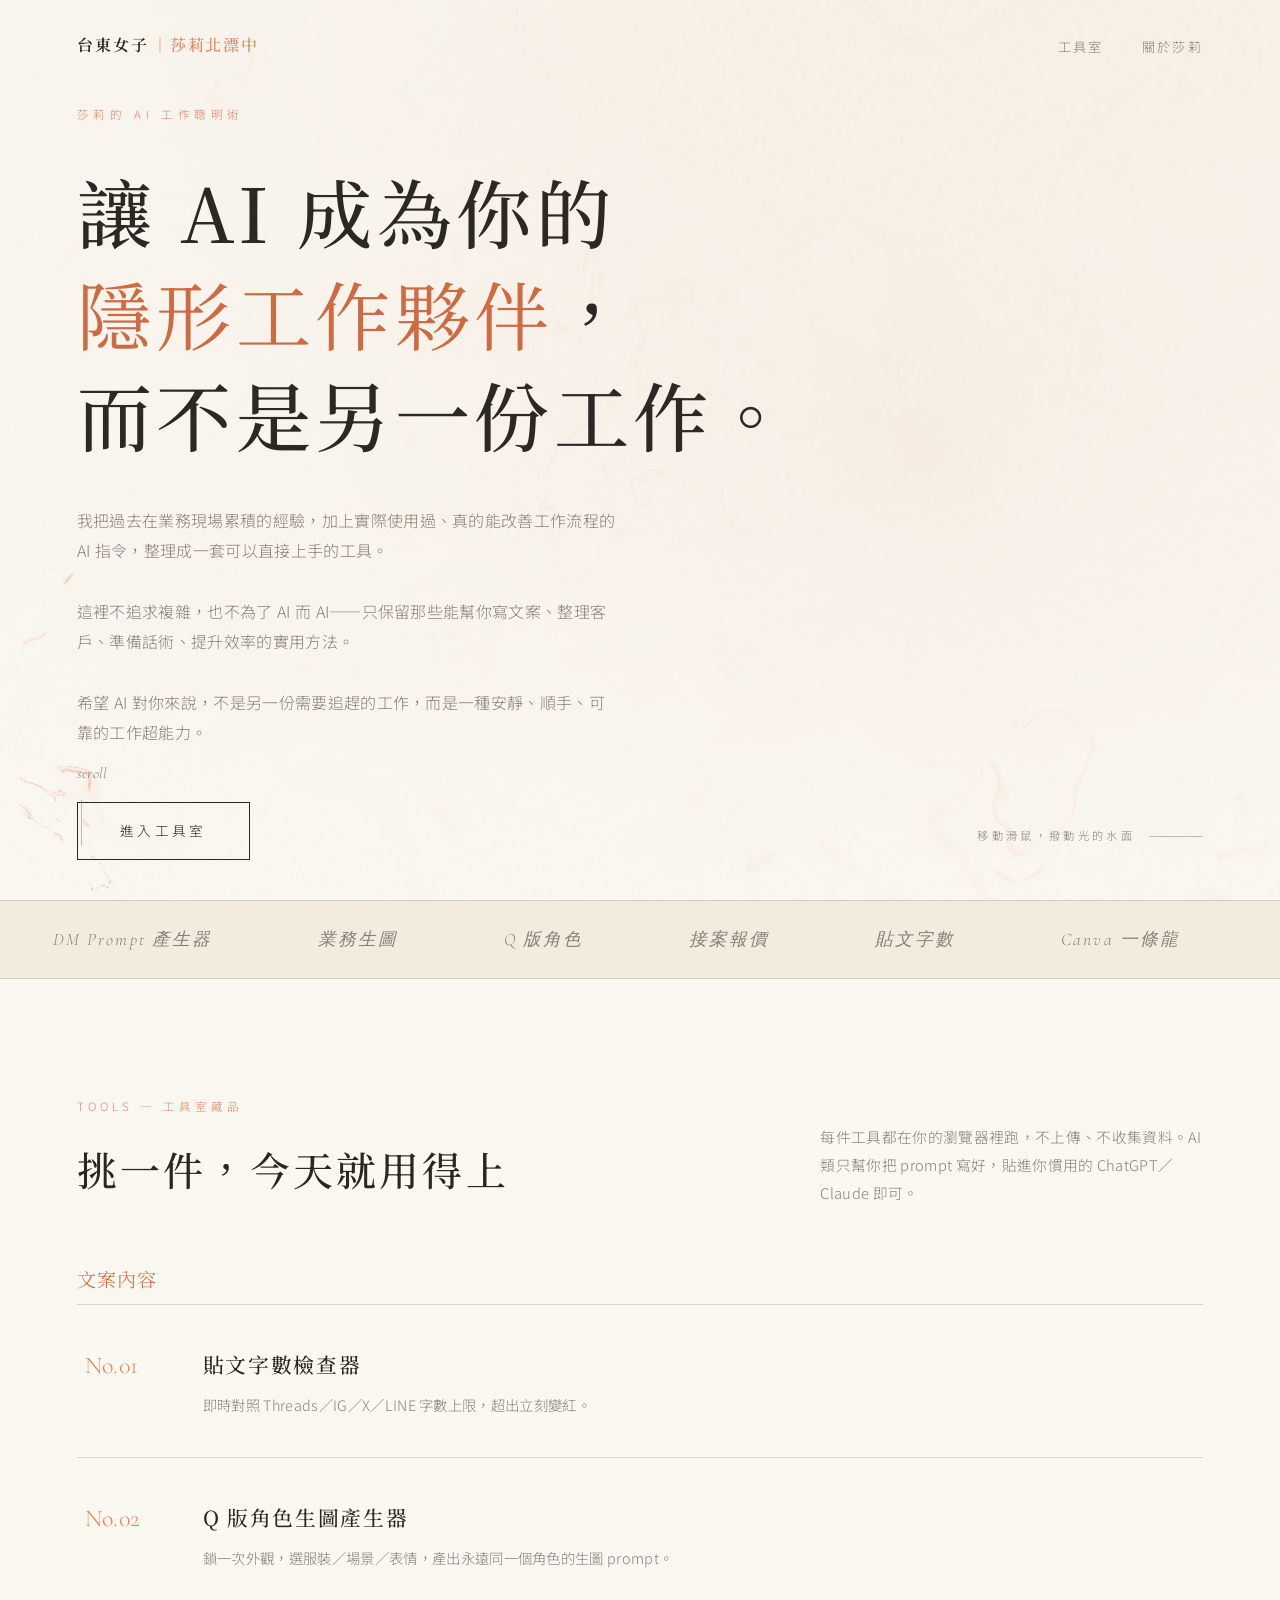
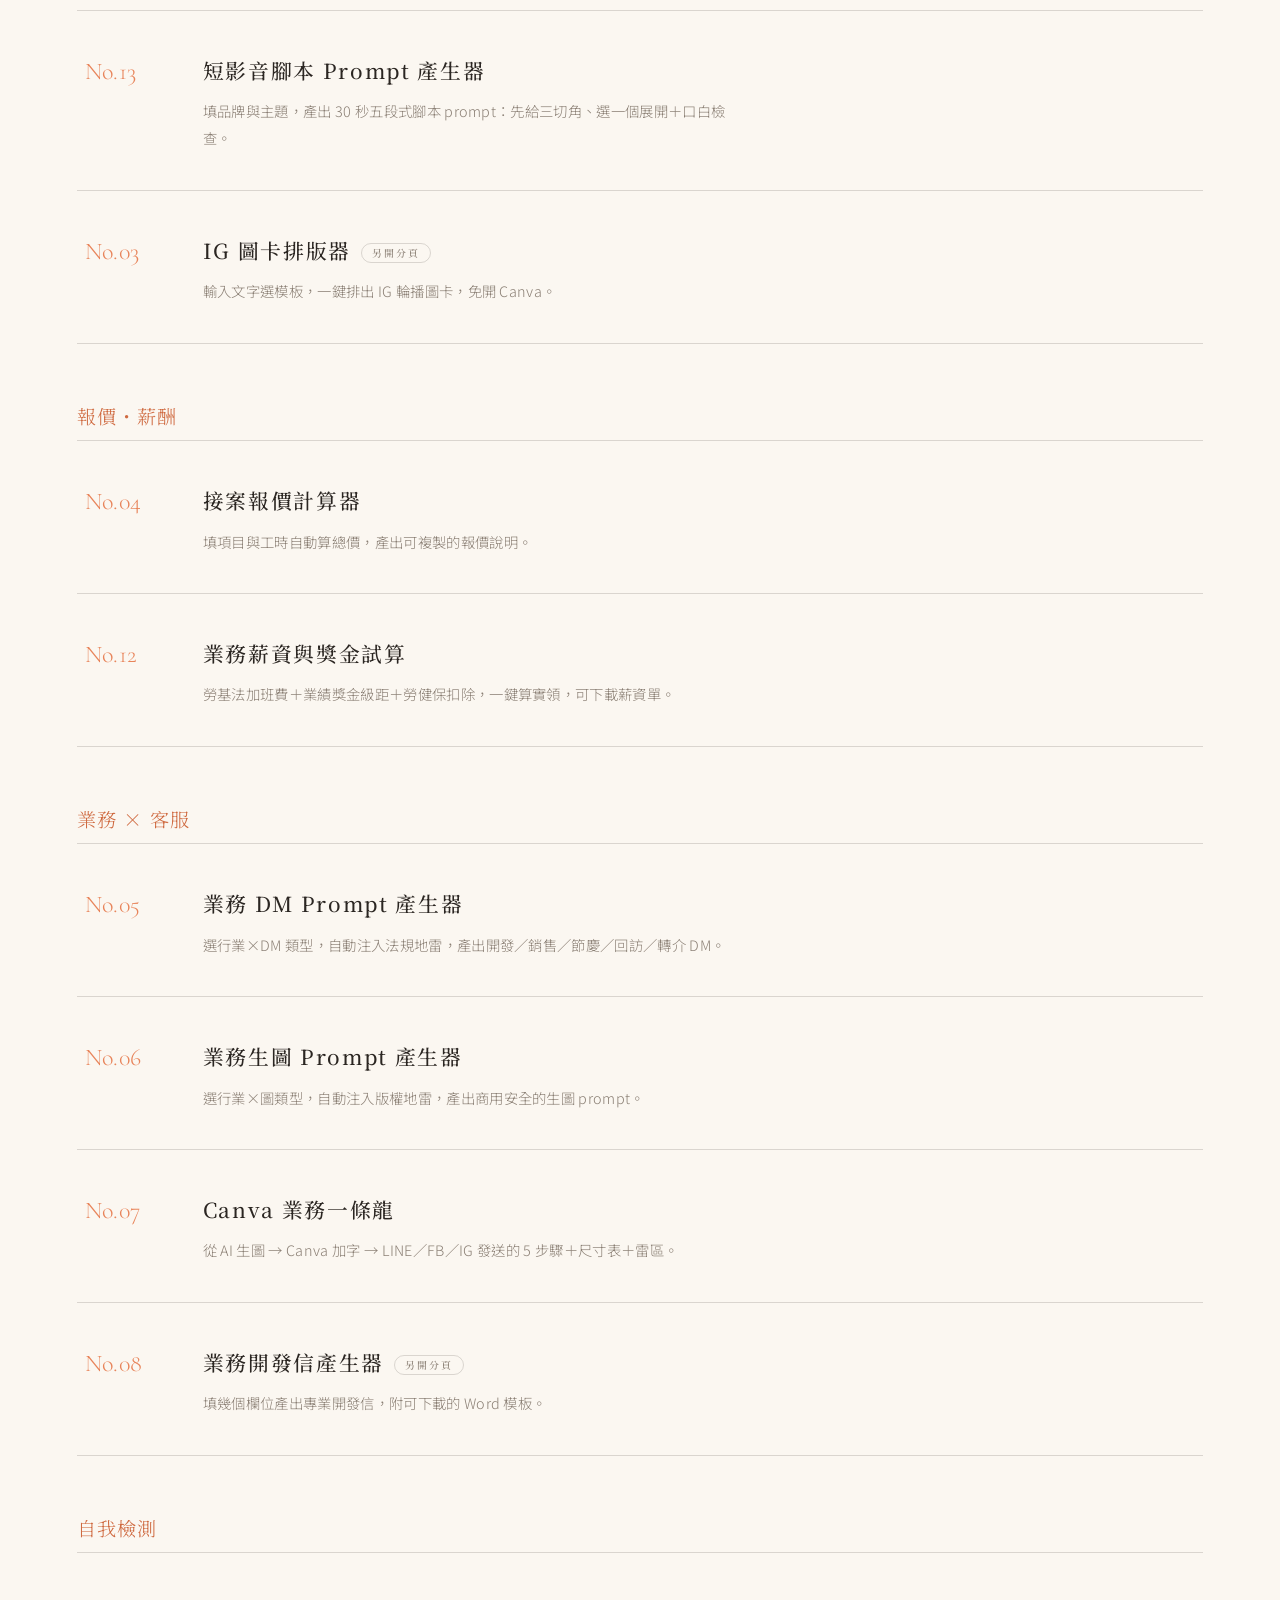
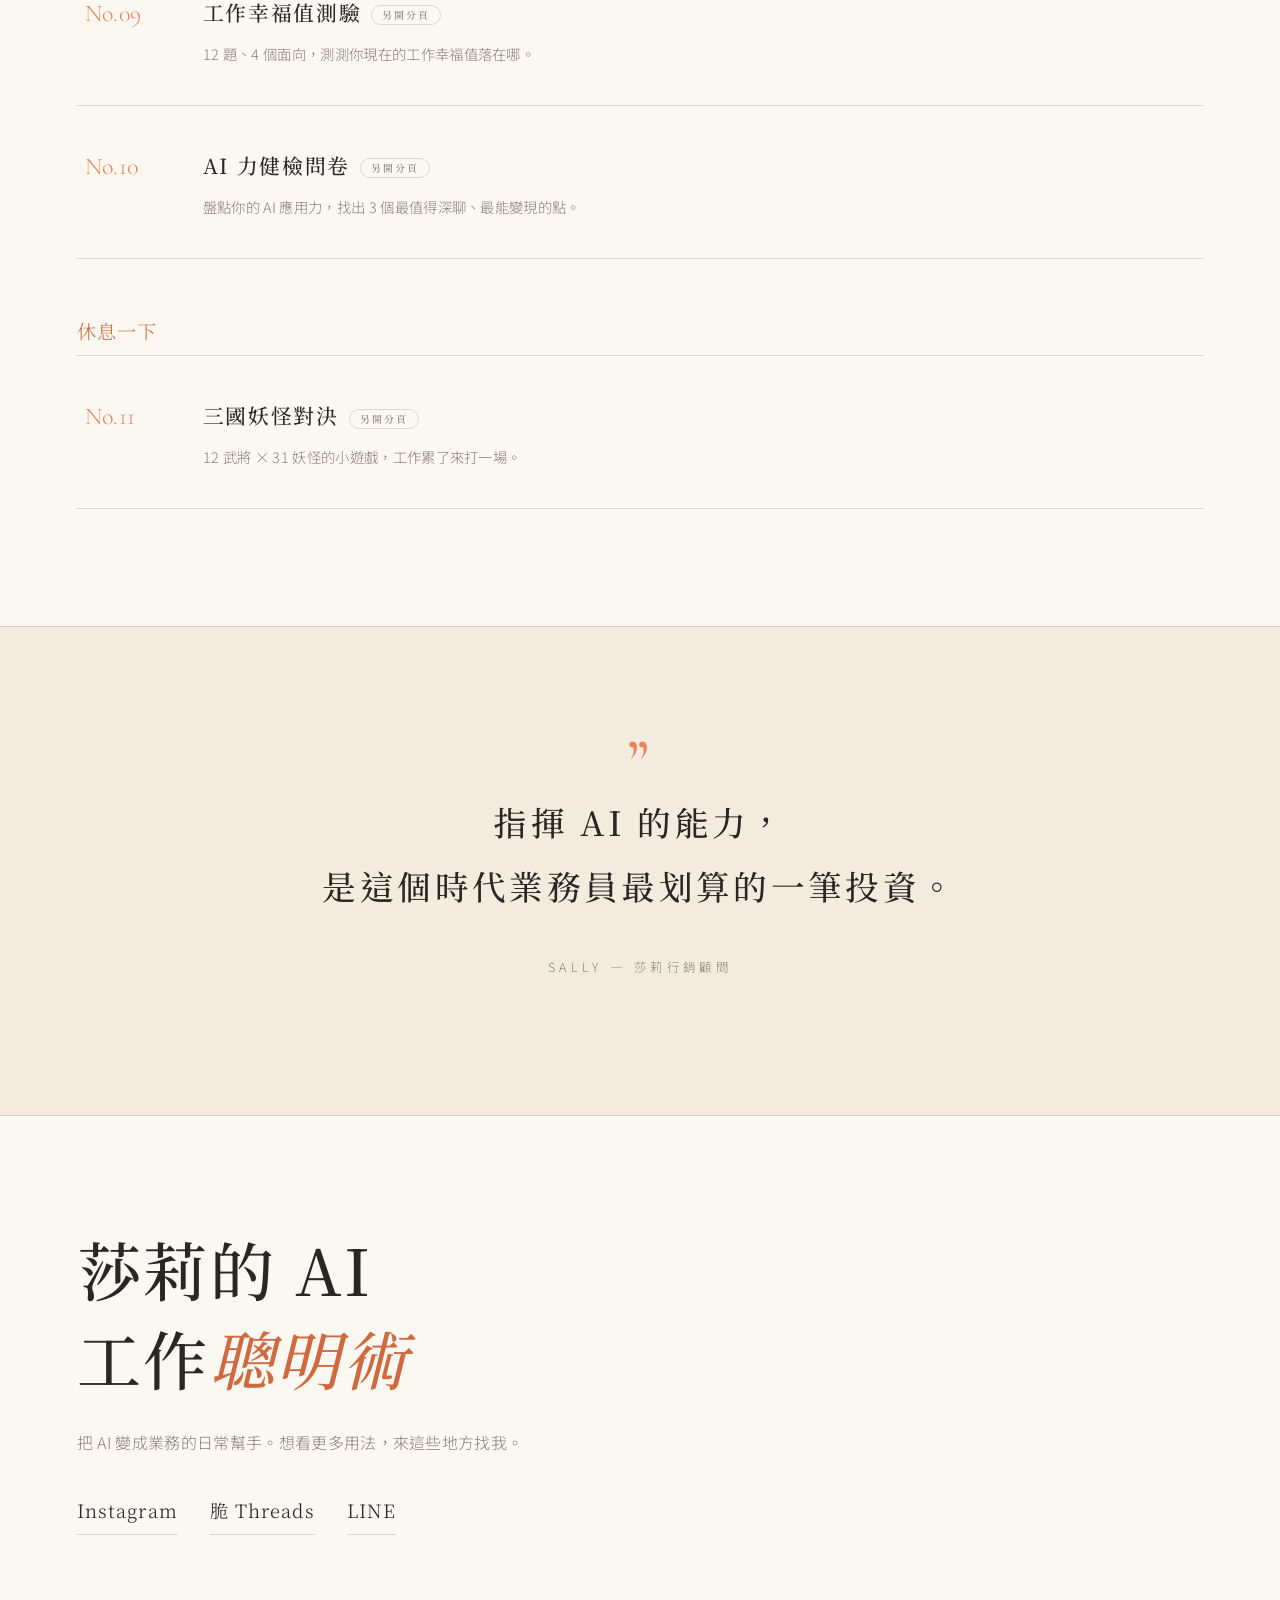
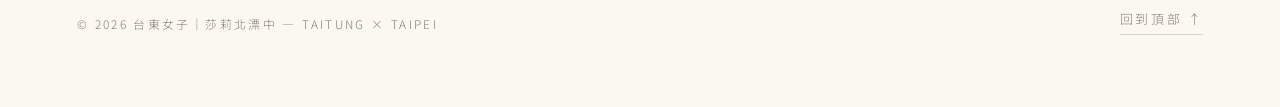
==== commit 0ca78d57: "短影音腳本工具：對齊「腳本手」方法（30 秒五段式/三角度/口白檢查），只輸出 prompt Co-Authored-By: Claude Opus 4.8 <noreply@anthropic.co" ====
--- a/index.html
+++ b/index.html
@@ -52,7 +52,7 @@
   <div class="tool-list">
     <a class="tool" href="tools/word-count.html"><span class="no">No.01</span><div><h3>貼文字數檢查器</h3><div class="desc">即時對照 Threads／IG／X／LINE 字數上限，超出立刻變紅。</div></div><span class="arrow">→</span></a>
     <a class="tool" href="tools/chibi-maker.html"><span class="no">No.02</span><div><h3>Q 版角色生圖產生器</h3><div class="desc">鎖一次外觀，選服裝／場景／表情，產出永遠同一個角色的生圖 prompt。</div></div><span class="arrow">→</span></a>
-    <a class="tool" href="tools/video-script.html"><span class="no">No.13</span><div><h3>短影音腳本 Prompt 產生器</h3><div class="desc">選平台與長度，產出含鉤子、口白、字幕、B-roll、CTA 的腳本 prompt。</div></div><span class="arrow">→</span></a>
+    <a class="tool" href="tools/video-script.html"><span class="no">No.13</span><div><h3>短影音腳本 Prompt 產生器</h3><div class="desc">填品牌與主題，產出 30 秒五段式腳本 prompt：先給三切角、選一個展開＋口白檢查。</div></div><span class="arrow">→</span></a>
     <a class="tool" href="https://sally-ig-cards.vercel.app" target="_blank" rel="noopener"><span class="no">No.03</span><div><h3>IG 圖卡排版器<span class="ext">另開分頁</span></h3><div class="desc">輸入文字選模板，一鍵排出 IG 輪播圖卡，免開 Canva。</div></div><span class="arrow">→</span></a>
   </div>
 
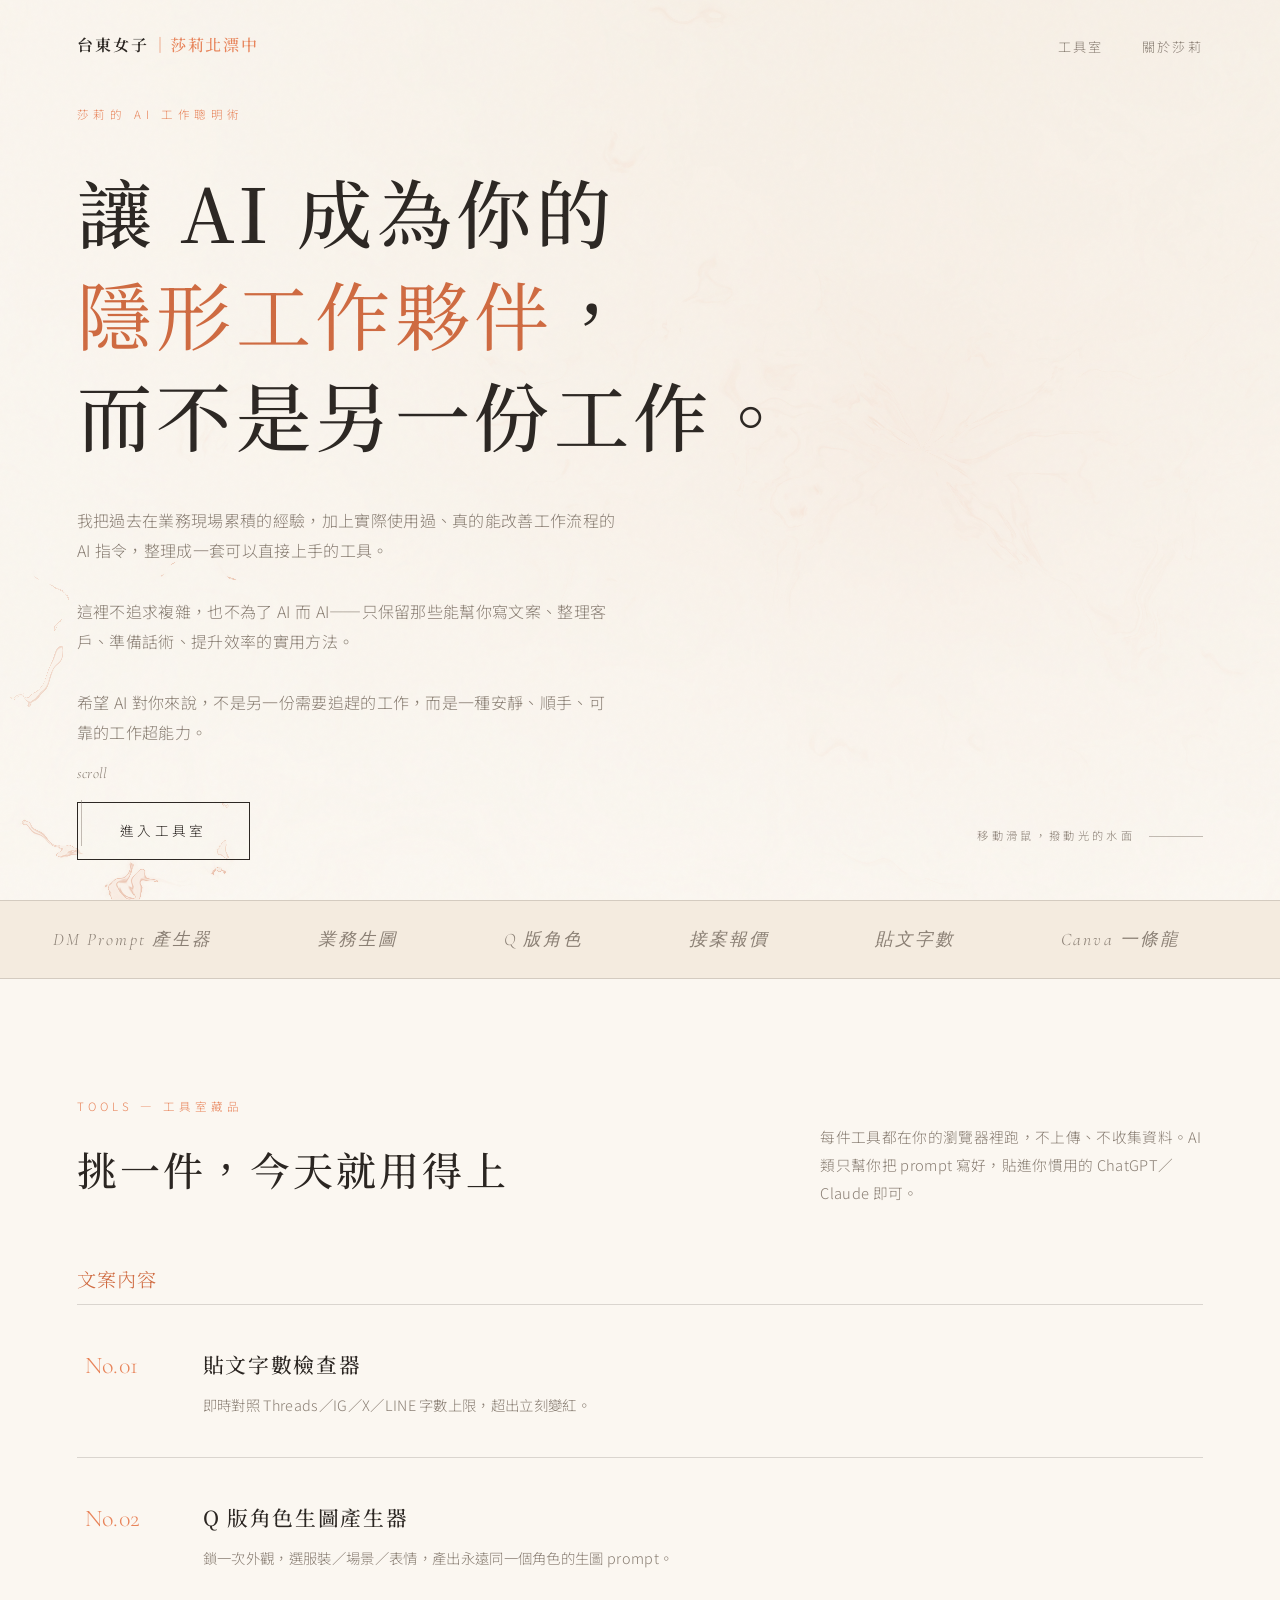
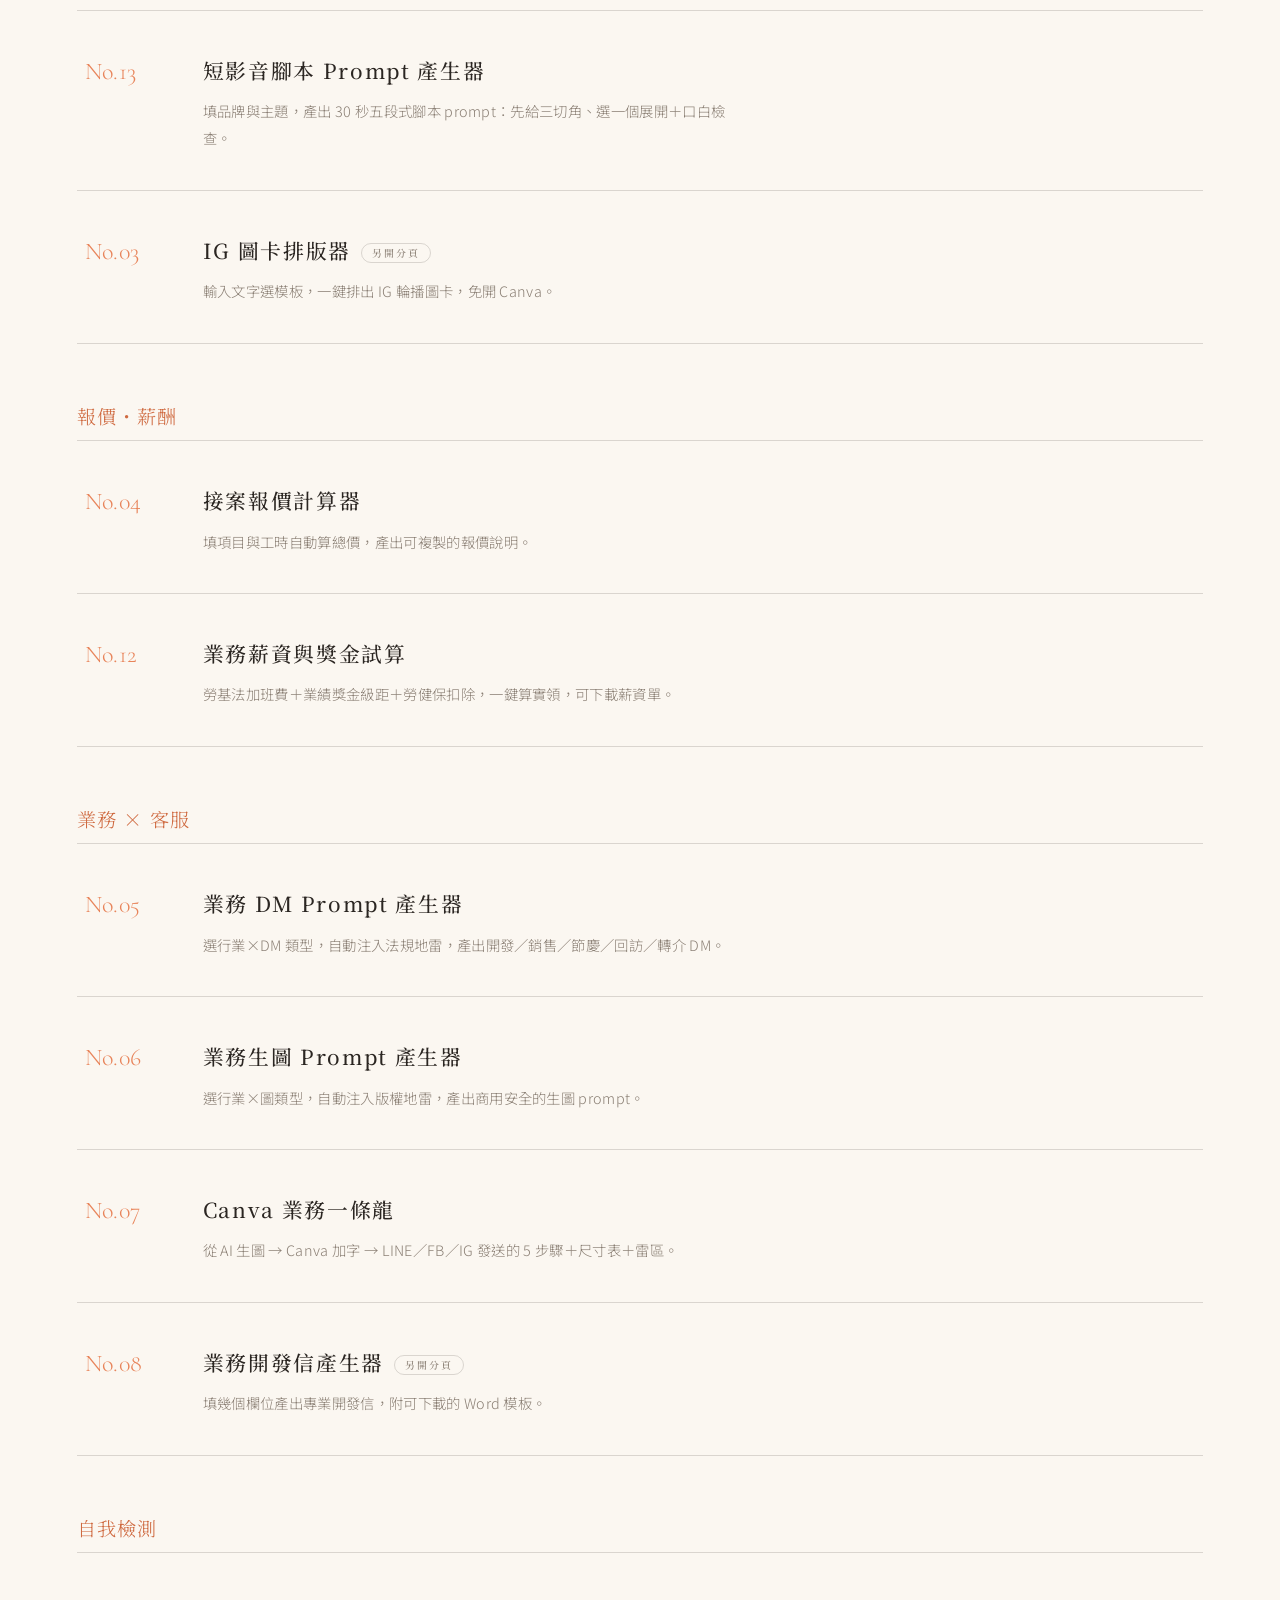
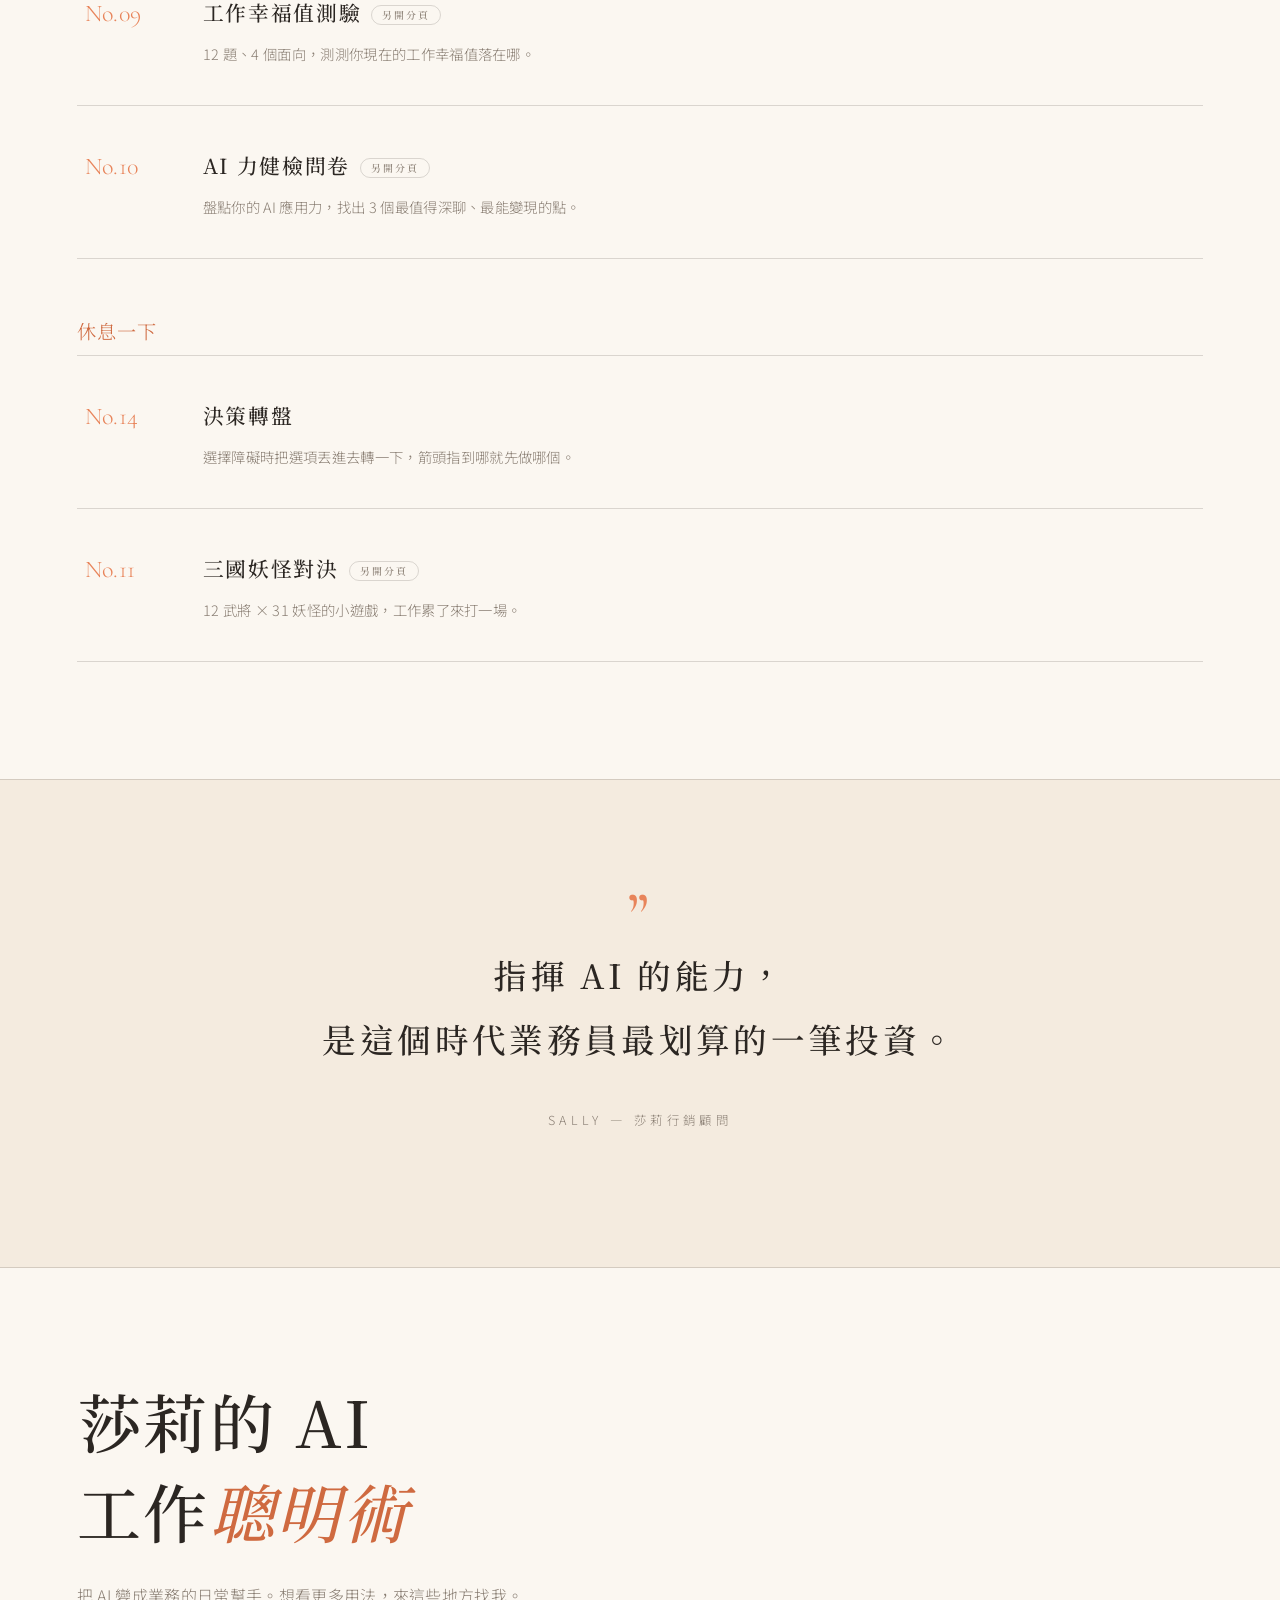
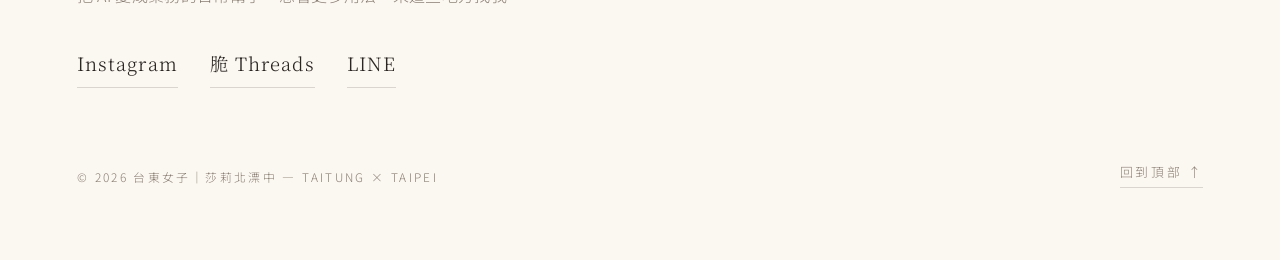
==== commit 6fbdabcf: "新增 No.14 決策轉盤（canvas 純前端，選項轉盤隨機選） Co-Authored-By: Claude Opus 4.8 <noreply@anthropic.com>" ====
--- a/index.html
+++ b/index.html
@@ -78,6 +78,7 @@
 
   <div class="cat-label">休息一下</div>
   <div class="tool-list">
+    <a class="tool" href="tools/decision-wheel.html"><span class="no">No.14</span><div><h3>決策轉盤</h3><div class="desc">選擇障礙時把選項丟進去轉一下，箭頭指到哪就先做哪個。</div></div><span class="arrow">→</span></a>
     <a class="tool" href="https://sallys-sanguo.vercel.app" target="_blank" rel="noopener"><span class="no">No.11</span><div><h3>三國妖怪對決<span class="ext">另開分頁</span></h3><div class="desc">12 武將 × 31 妖怪的小遊戲，工作累了來打一場。</div></div><span class="arrow">→</span></a>
   </div>
 </section>
--- a/assets/atelier.css
+++ b/assets/atelier.css
@@ -129,7 +129,8 @@
 .embed-frame{border:1px solid var(--line);background:#fff;box-shadow:0 24px 60px rgba(43,42,38,.07)}
 .embed-frame .bar{display:flex;align-items:center;gap:9px;padding:13px 20px;border-bottom:1px solid var(--line);background:var(--cream-deep)}
 .embed-frame .bar i{width:10px;height:10px;border-radius:50%;border:1px solid var(--line)}
-.embed-frame .bar span{font-family:'Cormorant Garamond',serif;font-style:italic;font-size:.9rem;color:var(--ink-soft);margin-left:8px}
+.embed-frame .bar{overflow:hidden}
+.embed-frame .bar span{font-family:'Cormorant Garamond',serif;font-style:italic;font-size:.9rem;color:var(--ink-soft);margin-left:8px;flex:1;min-width:0;white-space:nowrap;overflow:hidden;text-overflow:ellipsis}
 .tool-mount{padding:34px 32px}
 @media(max-width:640px){.tool-mount{padding:24px 18px}}
 
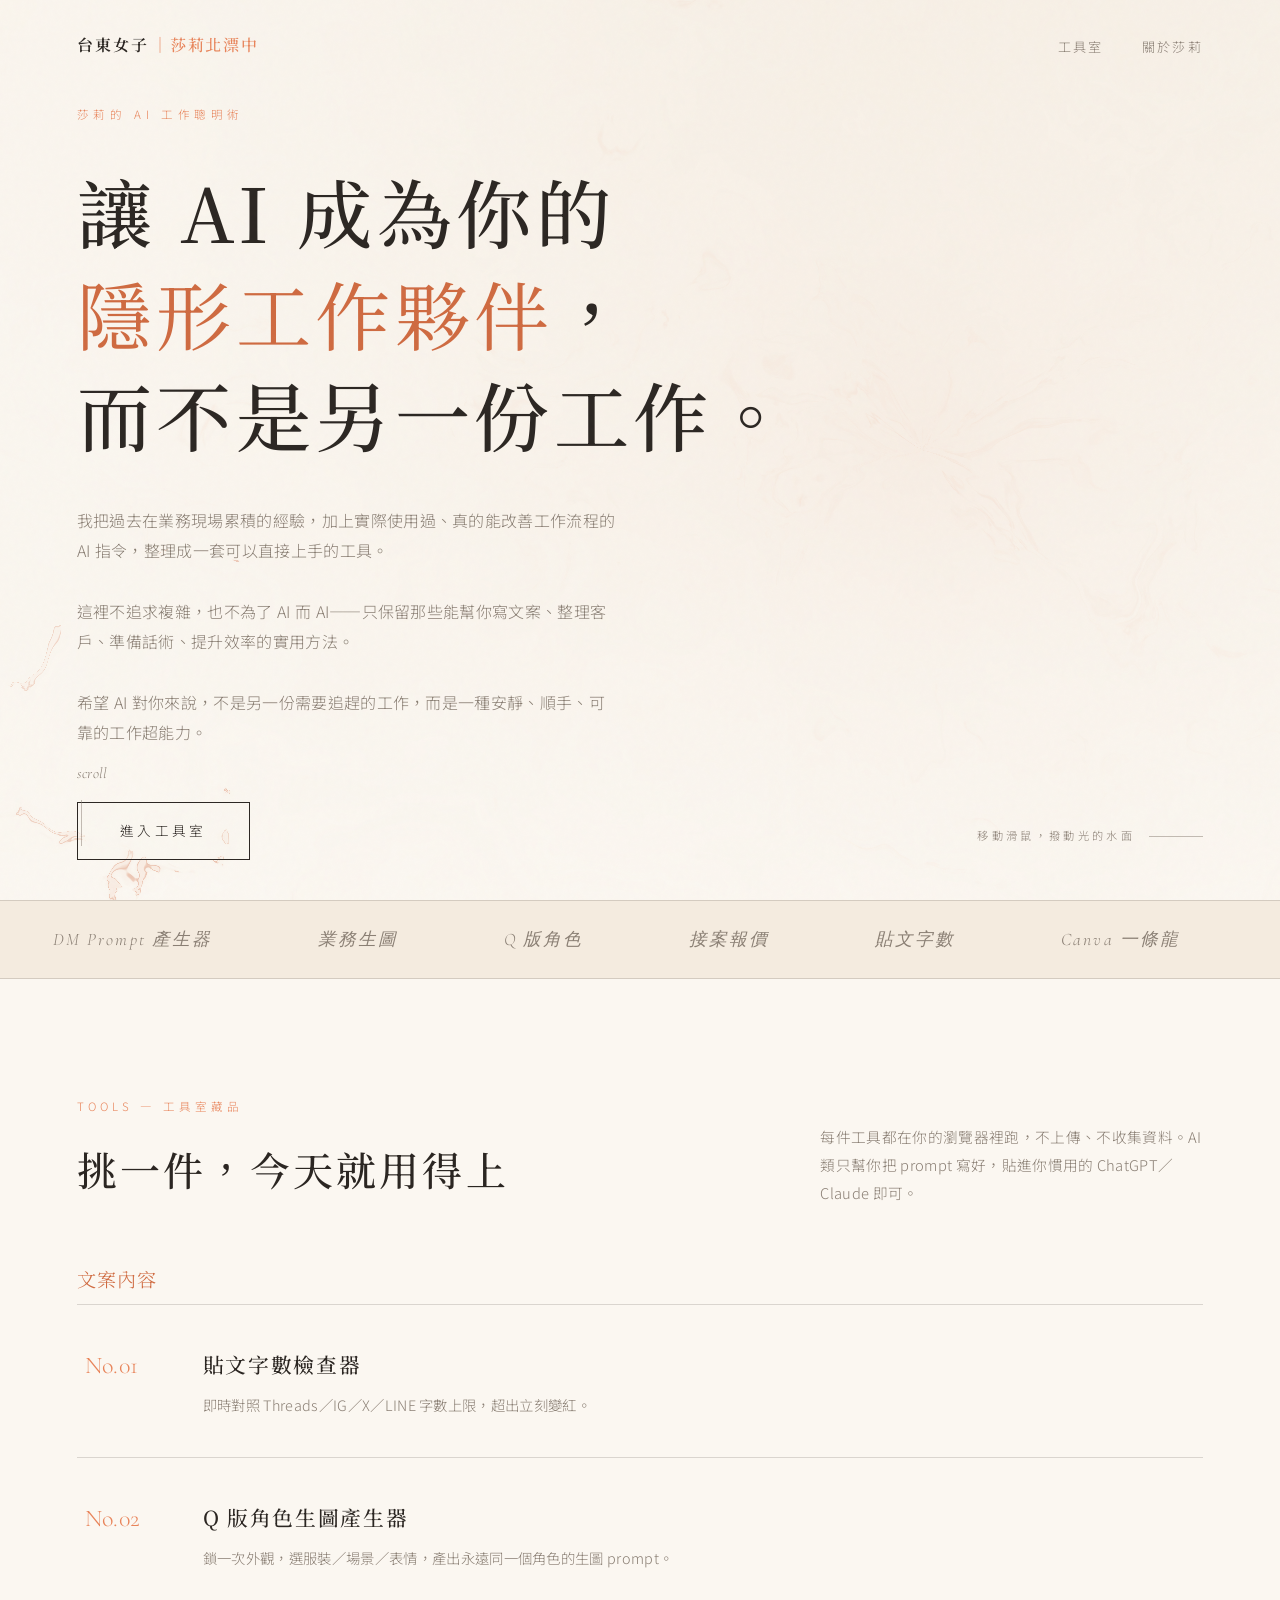
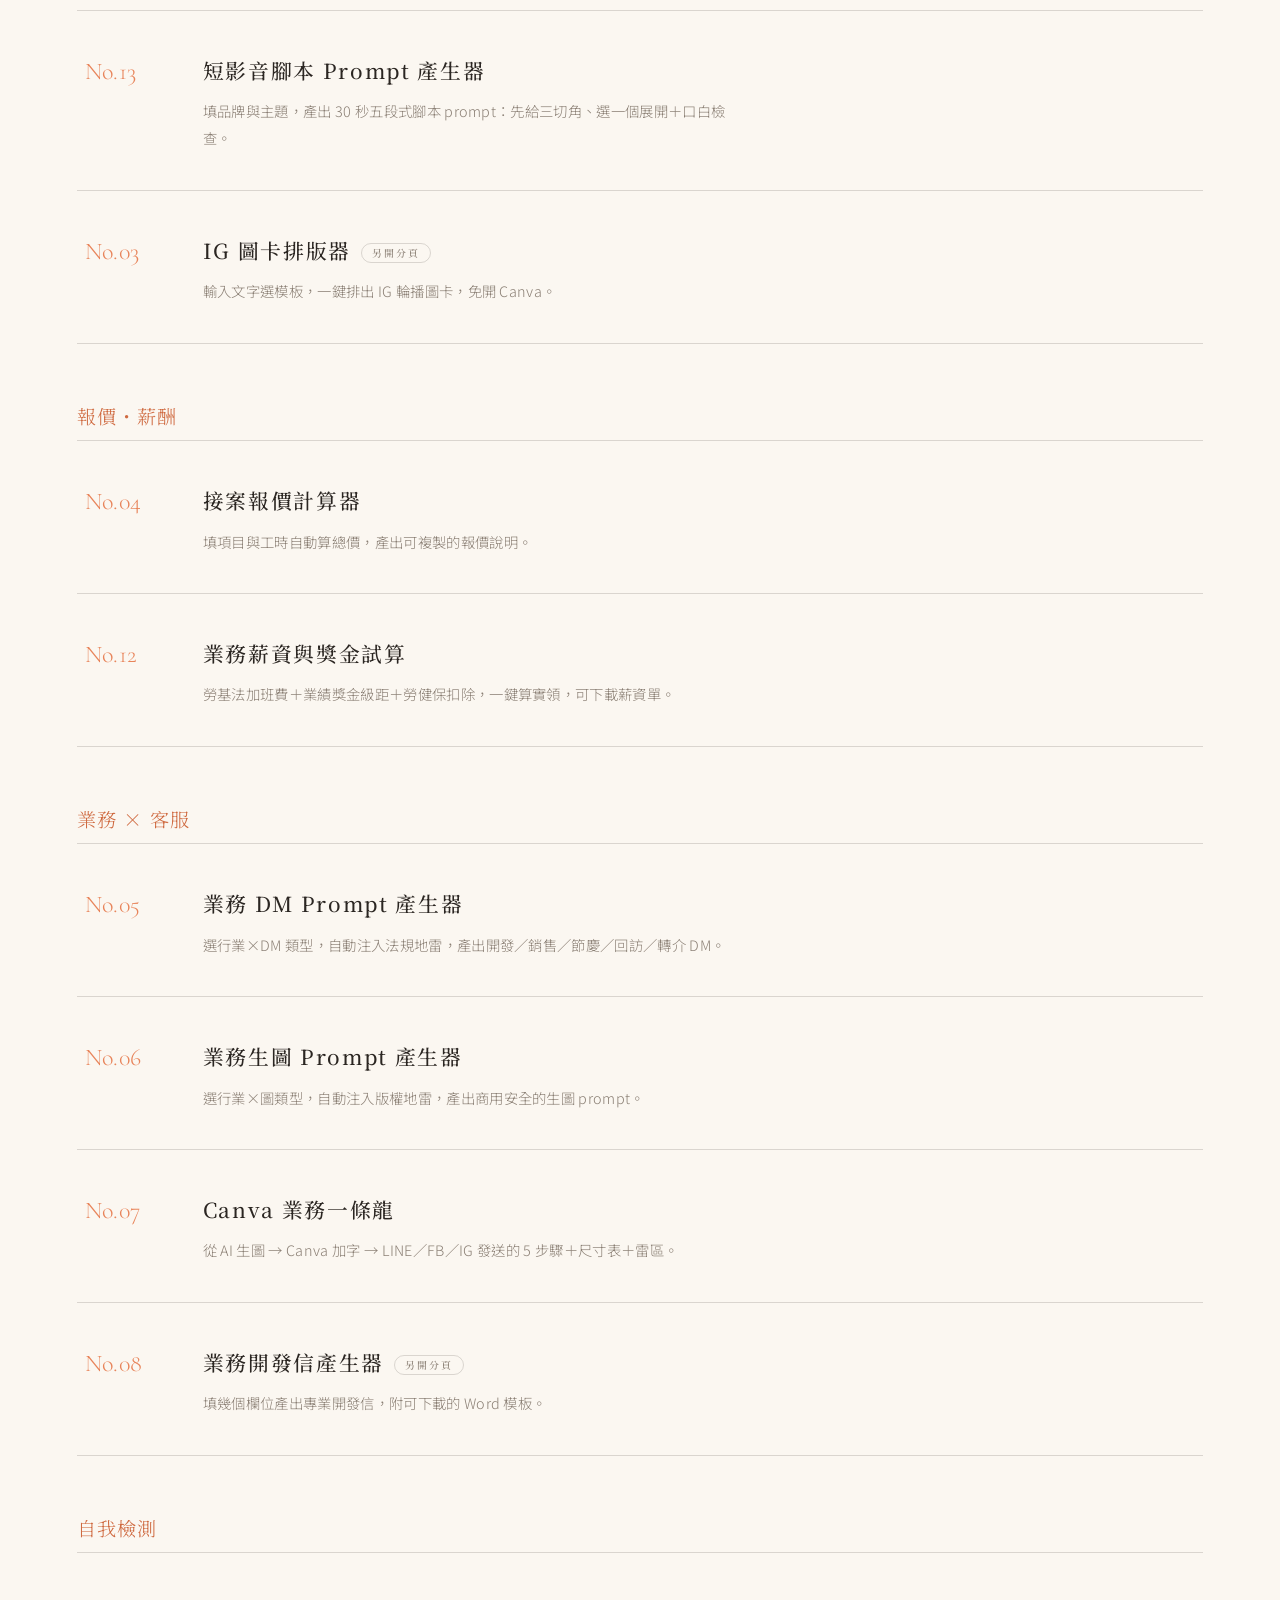
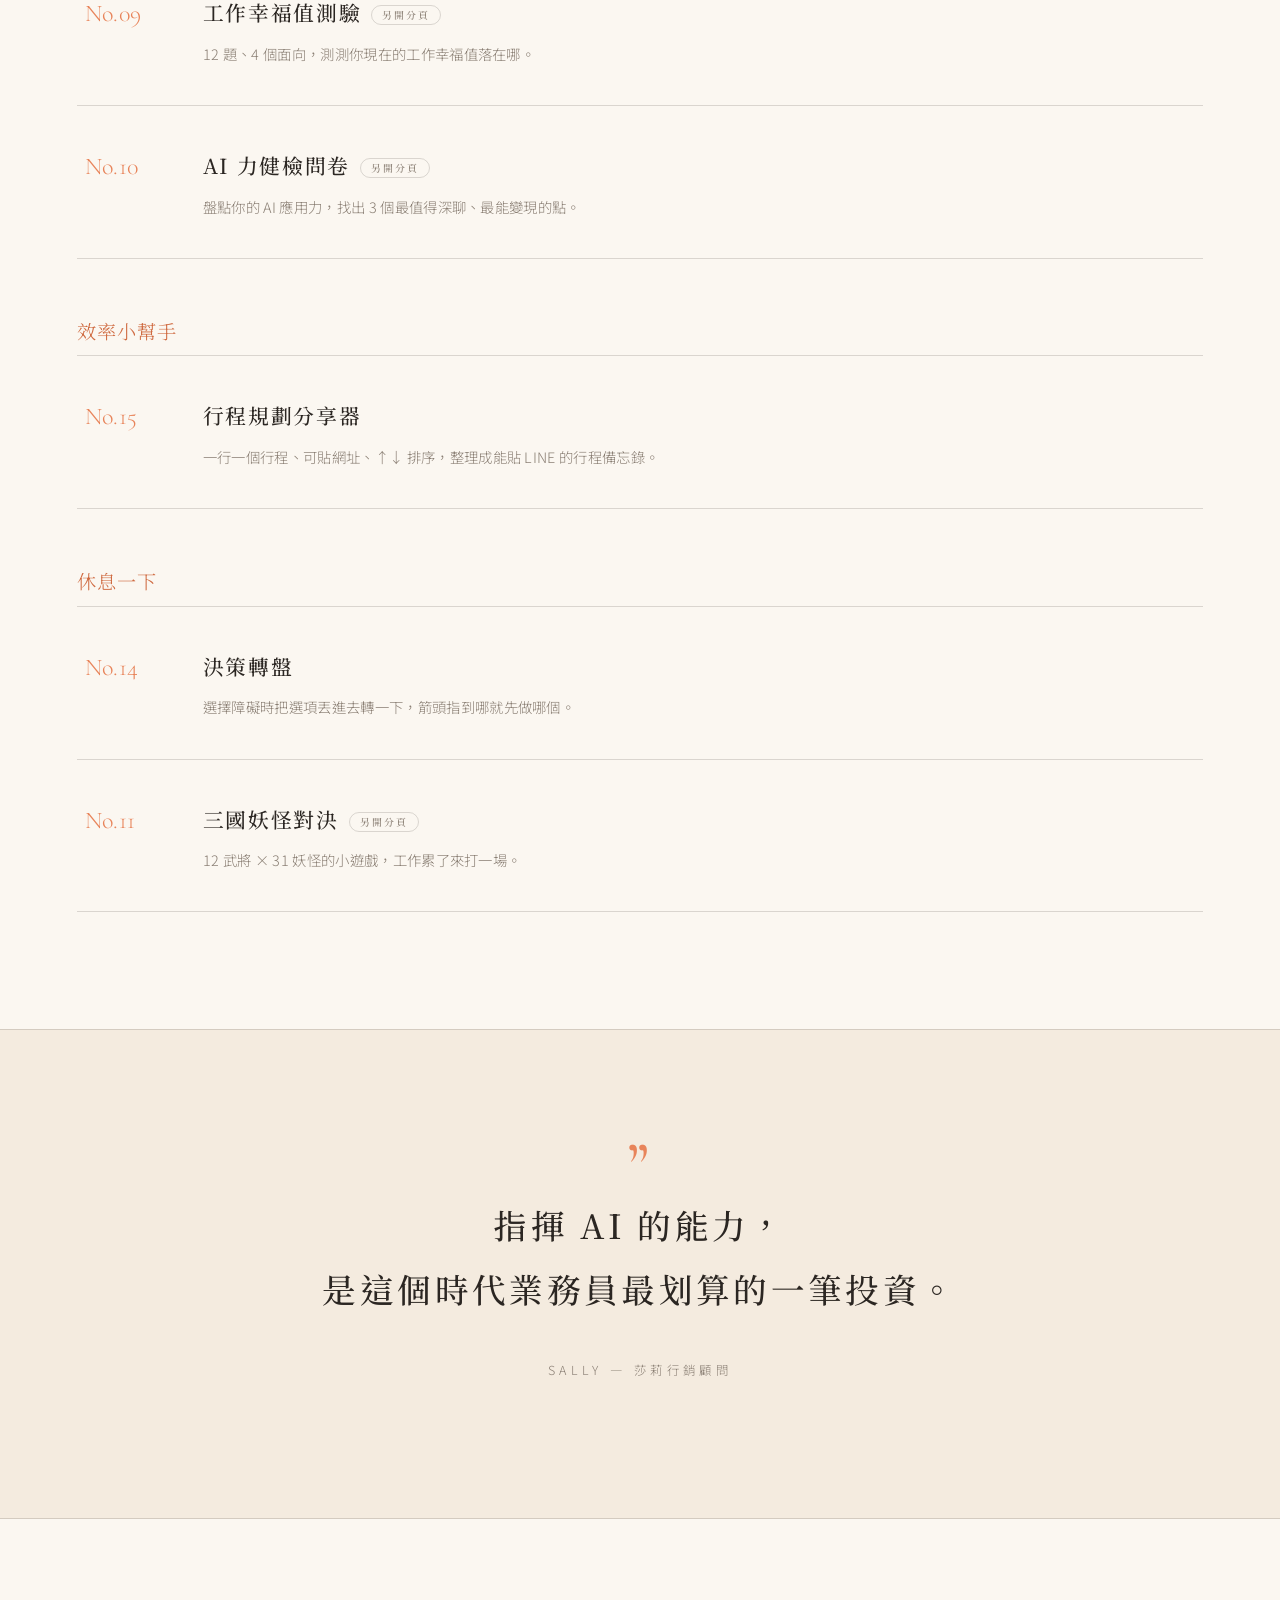
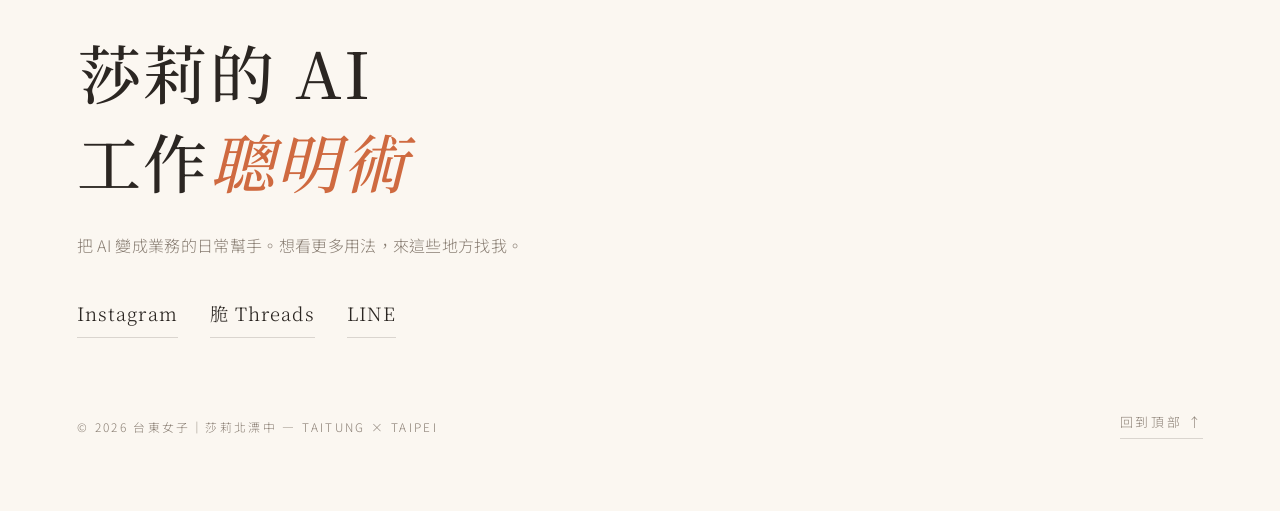
==== commit e183e95d: "新增 No.15 行程規劃分享器（時間+內容/可貼網址/↑↓排序/依時間排序→LINE 備忘錄）＋效率小幫手分類 Co-Authored-By: Claude Opus 4.8 <noreply@an" ====
--- a/index.html
+++ b/index.html
@@ -76,6 +76,11 @@
     <a class="tool" href="https://sally-ai-check.vercel.app" target="_blank" rel="noopener"><span class="no">No.10</span><div><h3>AI 力健檢問卷<span class="ext">另開分頁</span></h3><div class="desc">盤點你的 AI 應用力，找出 3 個最值得深聊、最能變現的點。</div></div><span class="arrow">→</span></a>
   </div>
 
+  <div class="cat-label">效率小幫手</div>
+  <div class="tool-list">
+    <a class="tool" href="tools/itinerary.html"><span class="no">No.15</span><div><h3>行程規劃分享器</h3><div class="desc">一行一個行程、可貼網址、↑↓ 排序，整理成能貼 LINE 的行程備忘錄。</div></div><span class="arrow">→</span></a>
+  </div>
+
   <div class="cat-label">休息一下</div>
   <div class="tool-list">
     <a class="tool" href="tools/decision-wheel.html"><span class="no">No.14</span><div><h3>決策轉盤</h3><div class="desc">選擇障礙時把選項丟進去轉一下，箭頭指到哪就先做哪個。</div></div><span class="arrow">→</span></a>
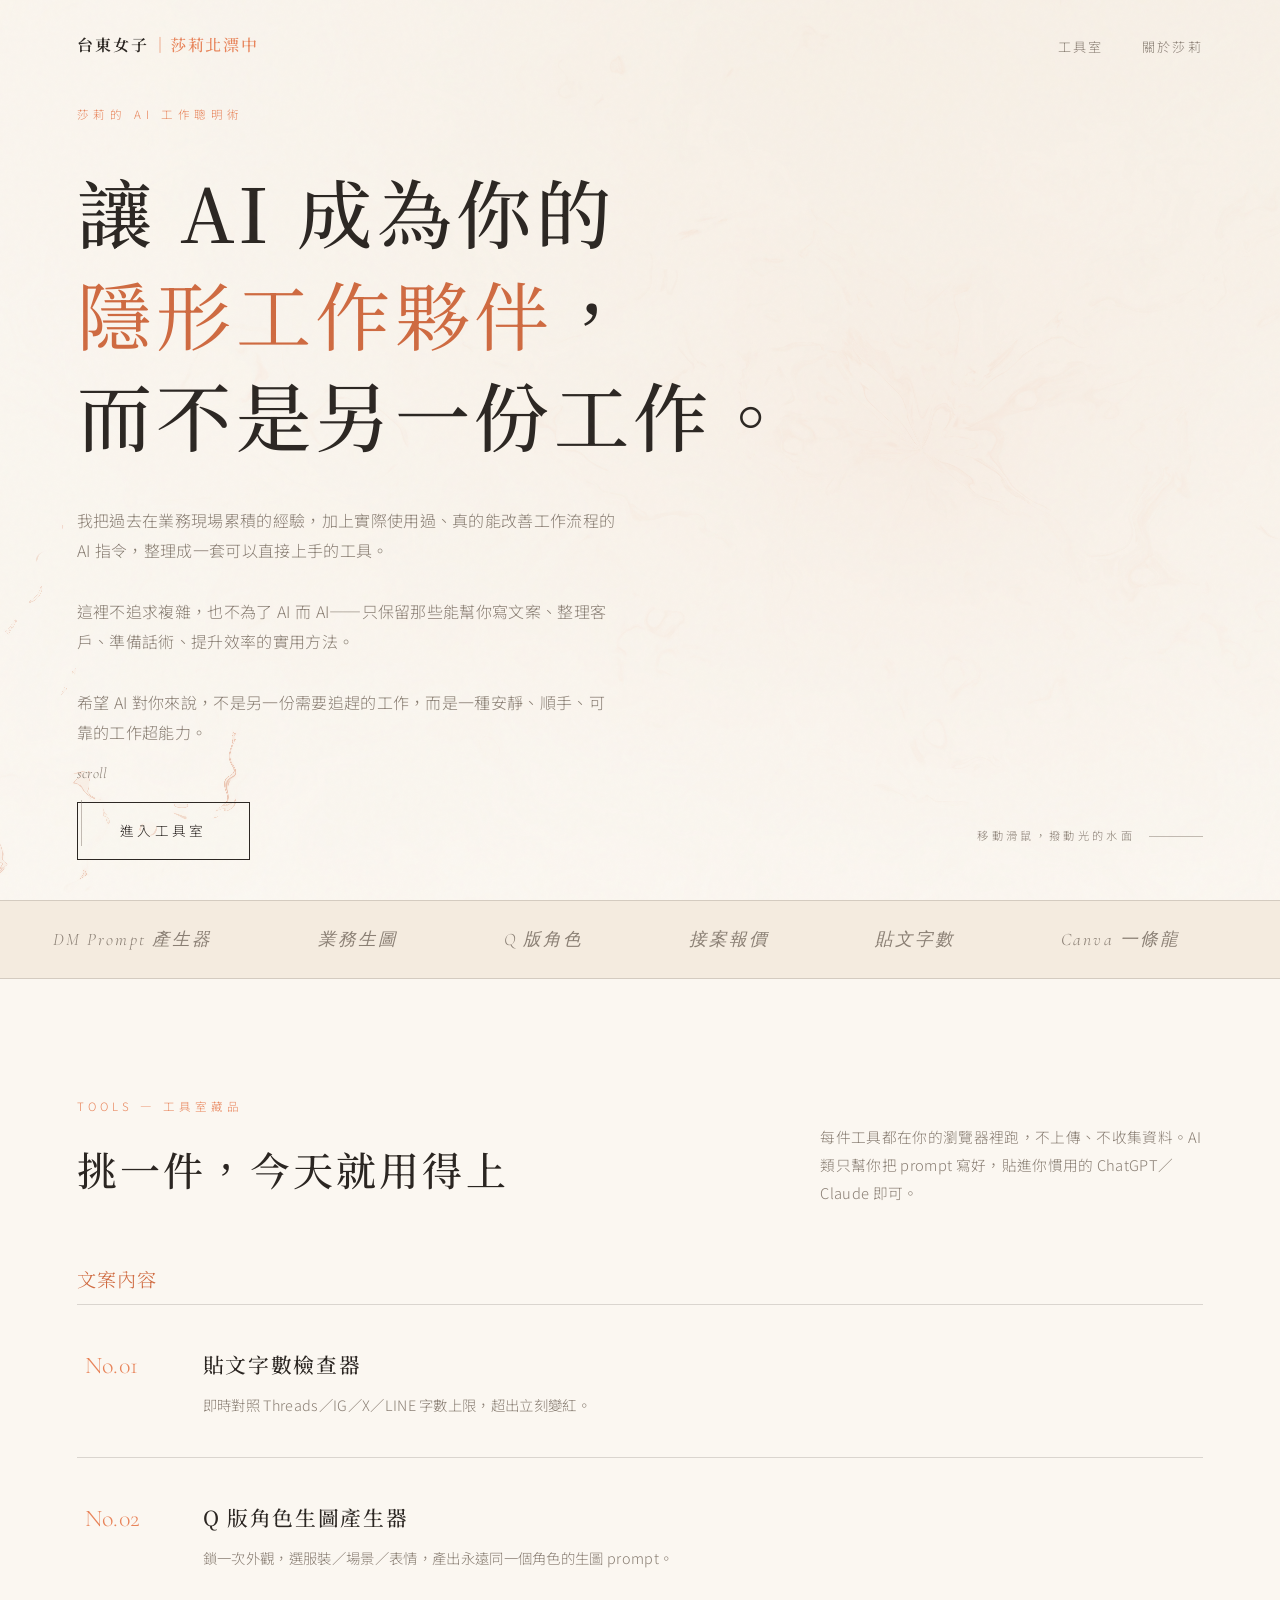
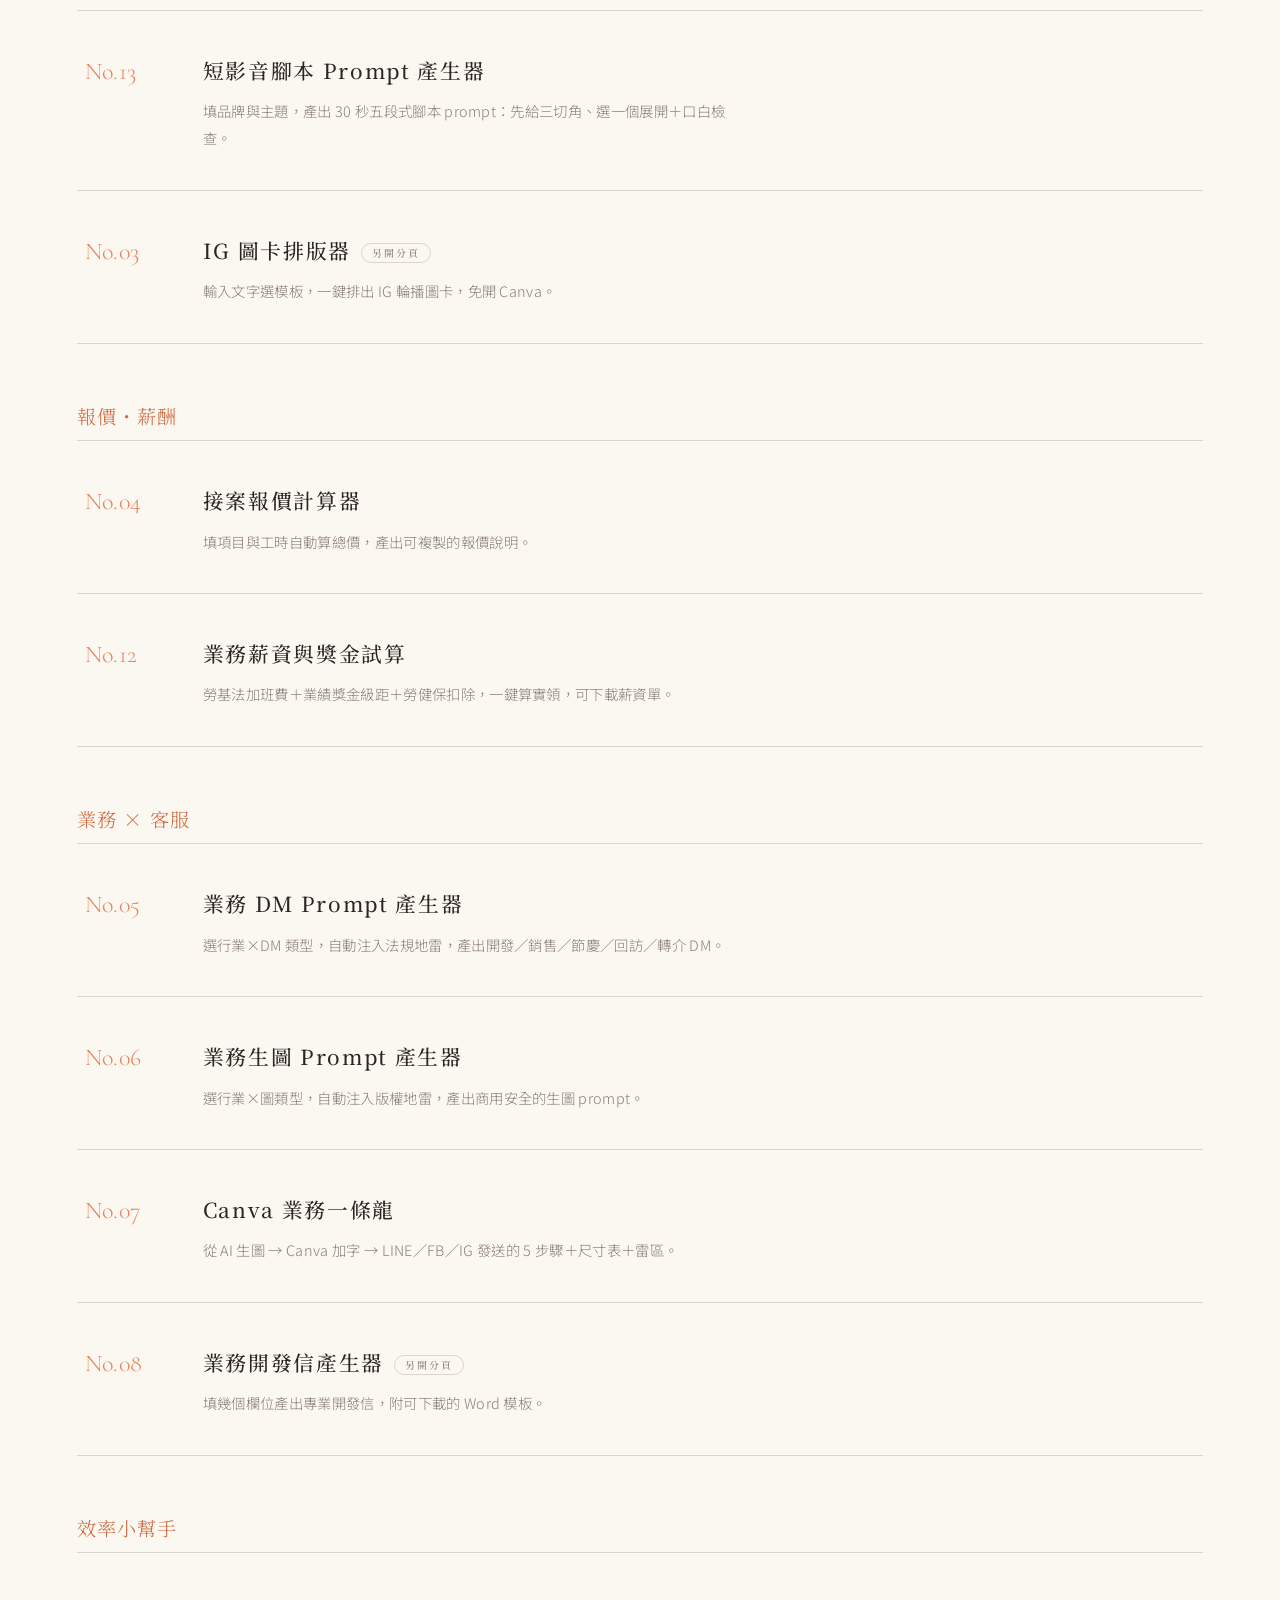
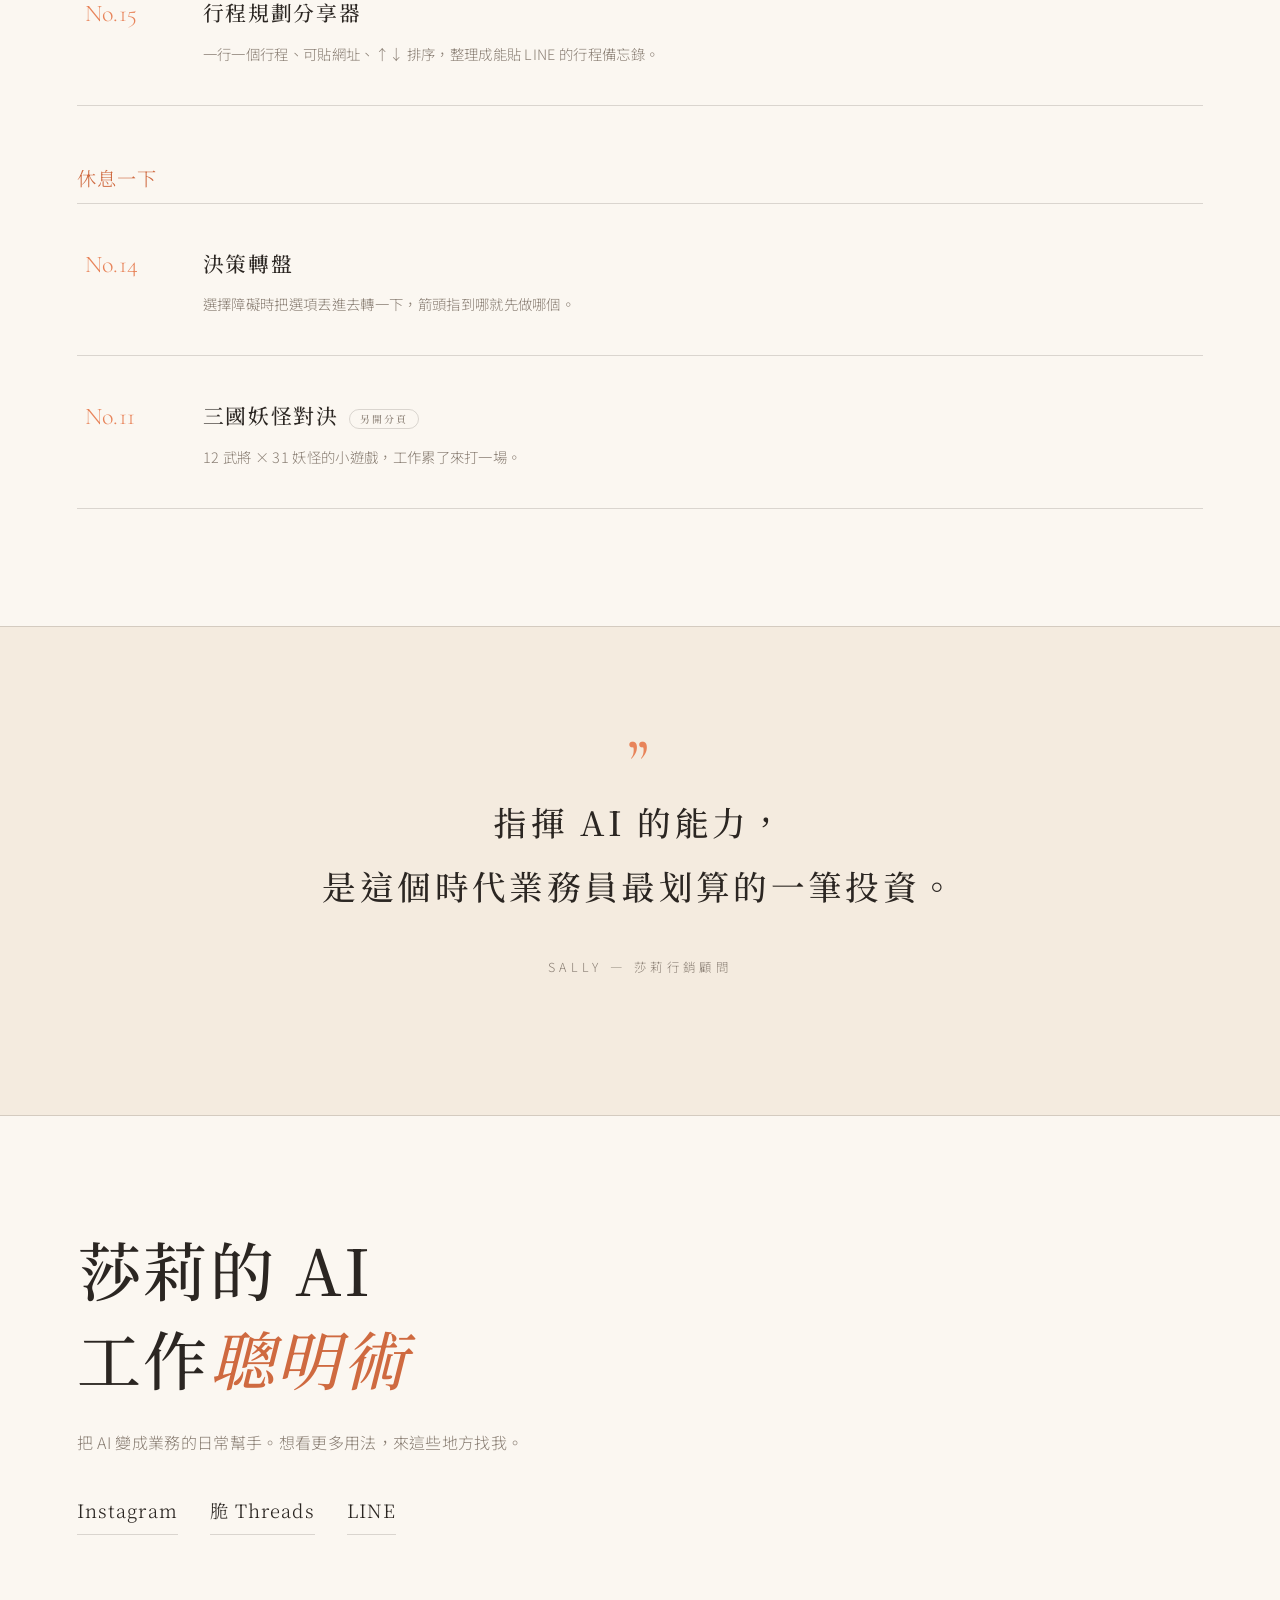
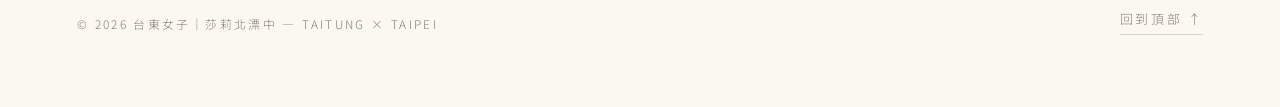
==== commit 03459dac: "首頁移除自我檢測分類（工作幸福值/AI 力健檢） Co-Authored-By: Claude Opus 4.8 <noreply@anthropic.com>" ====
--- a/index.html
+++ b/index.html
@@ -70,12 +70,6 @@
     <a class="tool" href="https://dev-letter-tool.vercel.app" target="_blank" rel="noopener"><span class="no">No.08</span><div><h3>業務開發信產生器<span class="ext">另開分頁</span></h3><div class="desc">填幾個欄位產出專業開發信，附可下載的 Word 模板。</div></div><span class="arrow">→</span></a>
   </div>
 
-  <div class="cat-label">自我檢測</div>
-  <div class="tool-list">
-    <a class="tool" href="https://sally-biz-ai.vercel.app" target="_blank" rel="noopener"><span class="no">No.09</span><div><h3>工作幸福值測驗<span class="ext">另開分頁</span></h3><div class="desc">12 題、4 個面向，測測你現在的工作幸福值落在哪。</div></div><span class="arrow">→</span></a>
-    <a class="tool" href="https://sally-ai-check.vercel.app" target="_blank" rel="noopener"><span class="no">No.10</span><div><h3>AI 力健檢問卷<span class="ext">另開分頁</span></h3><div class="desc">盤點你的 AI 應用力，找出 3 個最值得深聊、最能變現的點。</div></div><span class="arrow">→</span></a>
-  </div>
-
   <div class="cat-label">效率小幫手</div>
   <div class="tool-list">
     <a class="tool" href="tools/itinerary.html"><span class="no">No.15</span><div><h3>行程規劃分享器</h3><div class="desc">一行一個行程、可貼網址、↑↓ 排序，整理成能貼 LINE 的行程備忘錄。</div></div><span class="arrow">→</span></a>
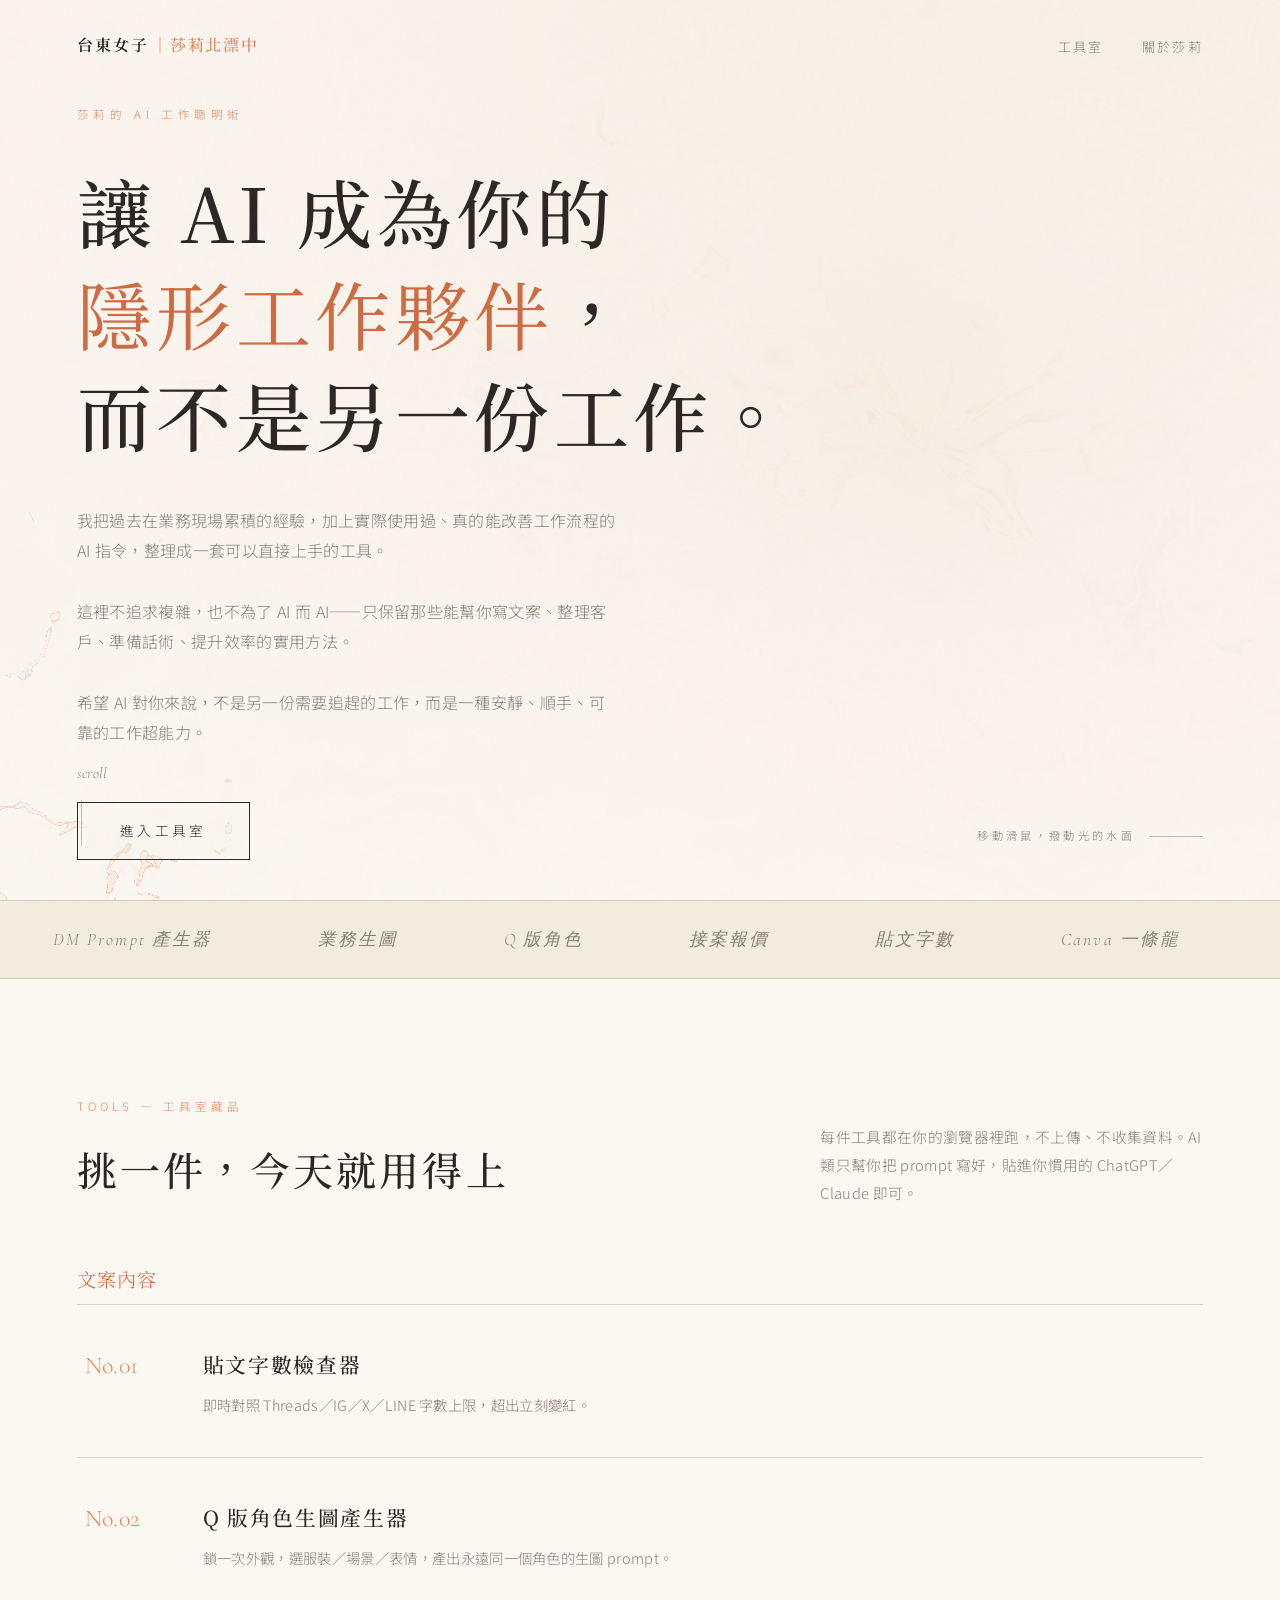
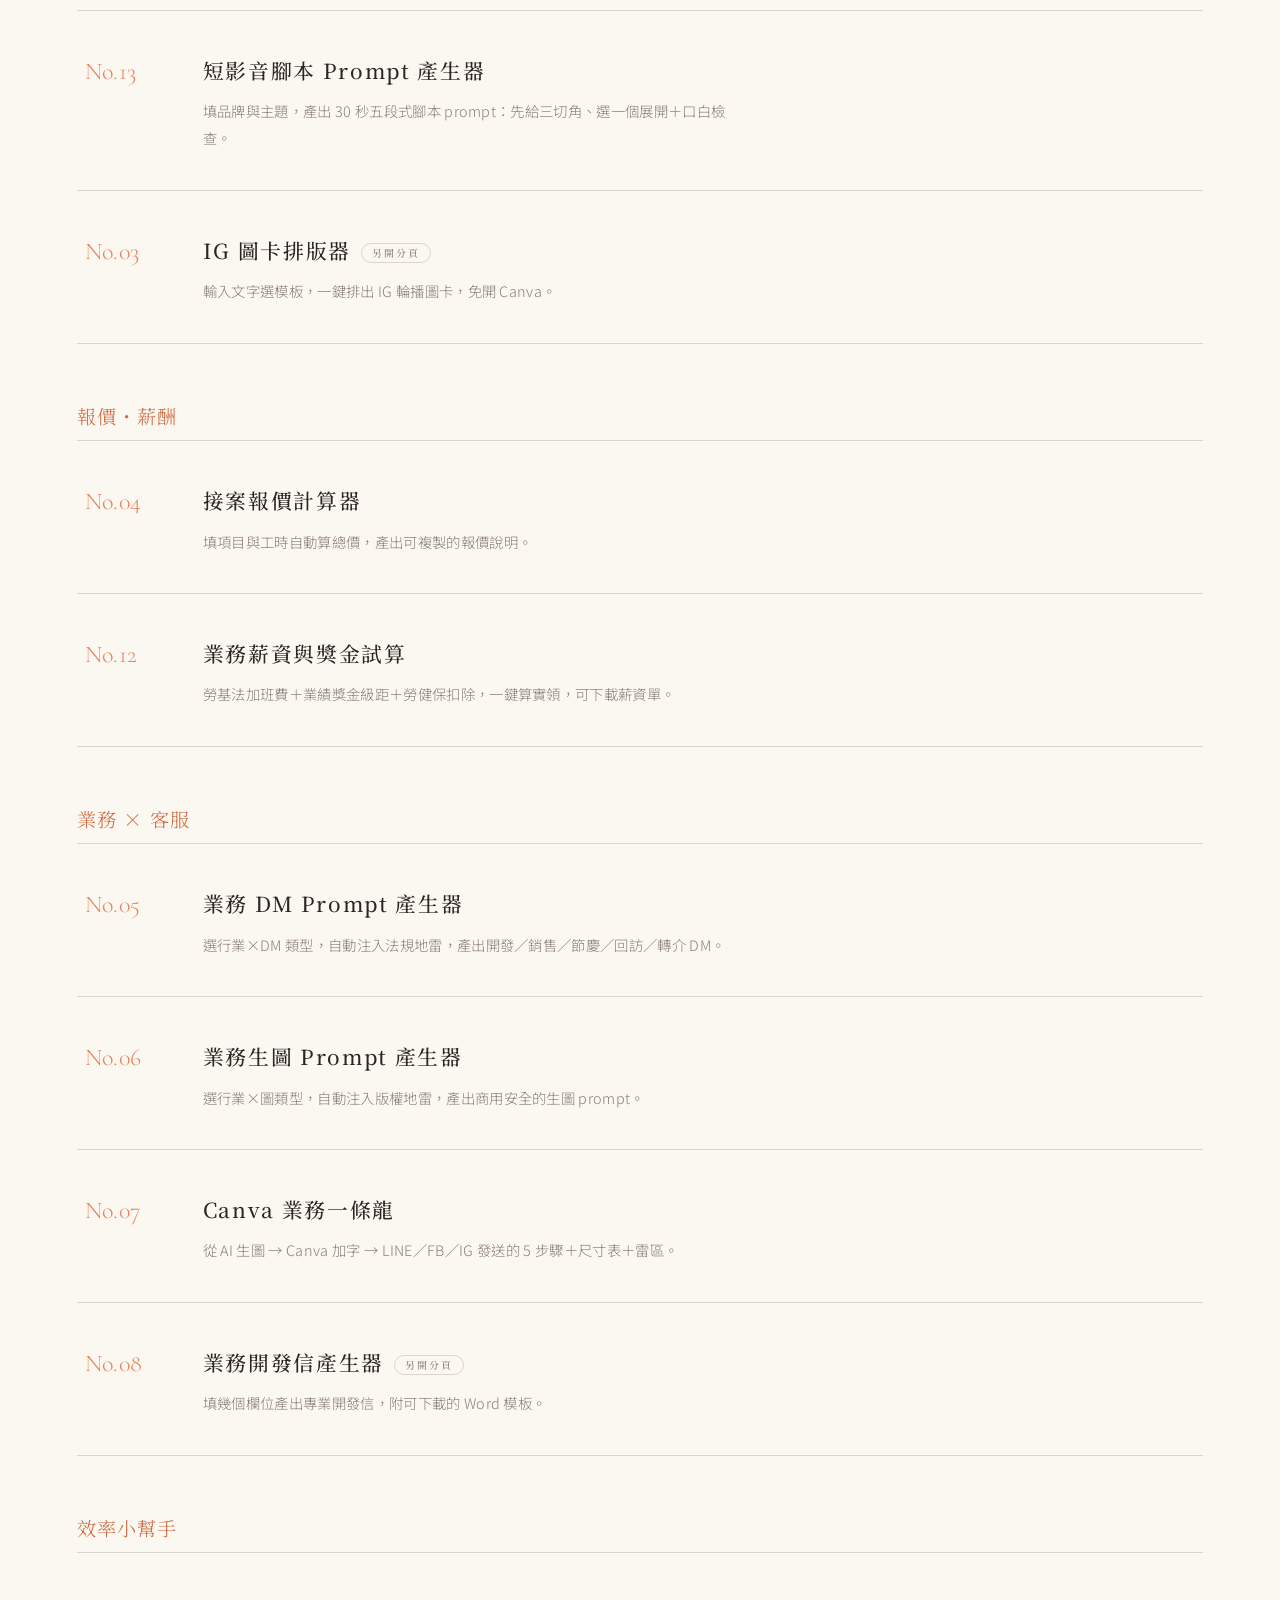
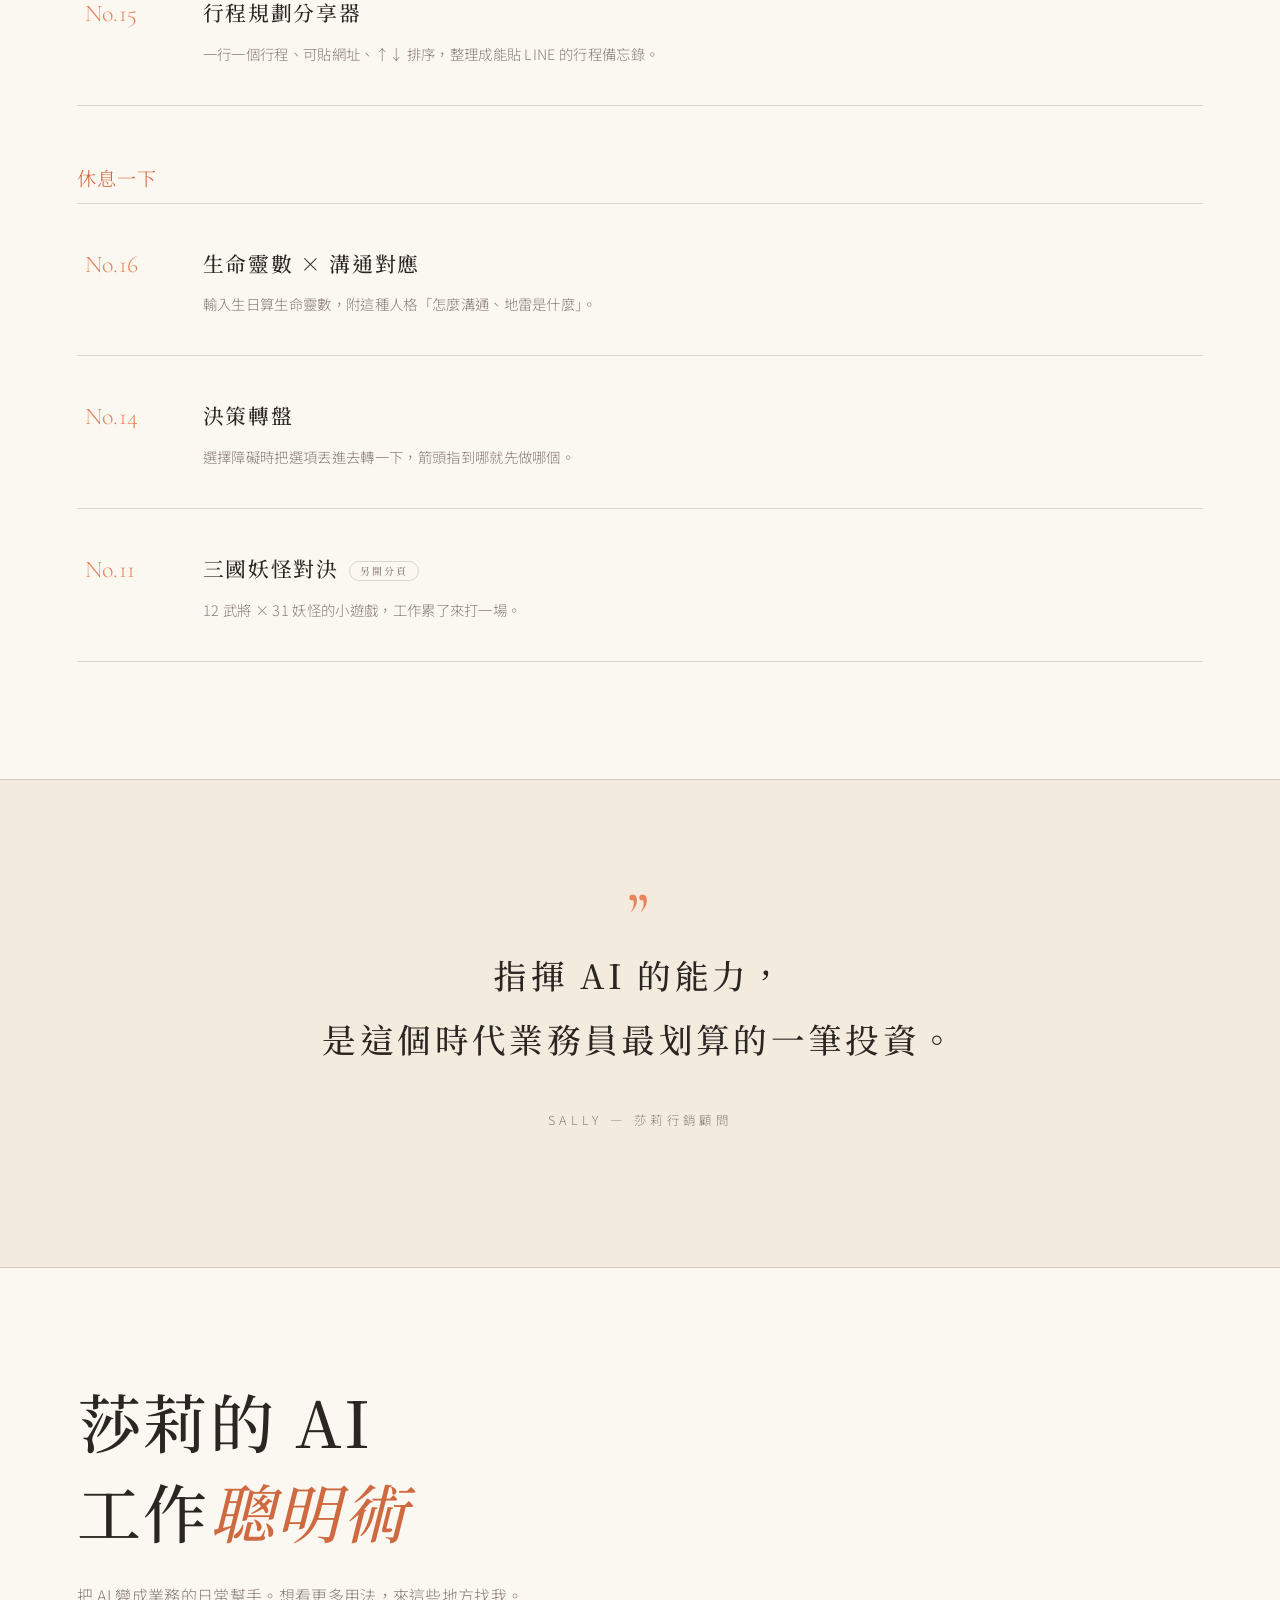
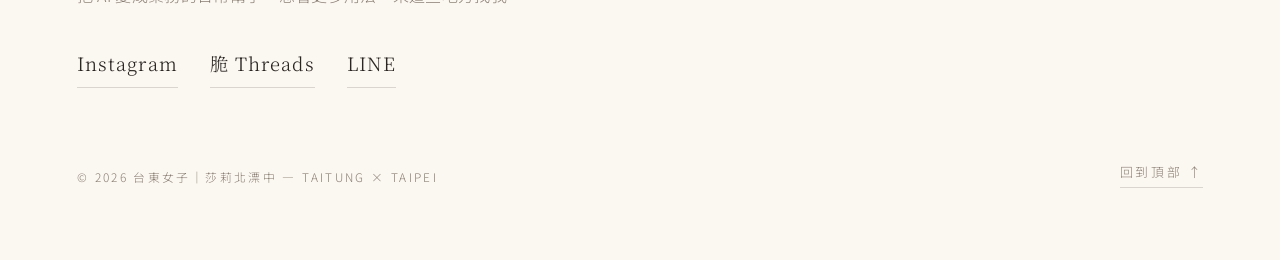
==== commit 02be281f: "新增 No.16 生命靈數 × 溝通對應（生日算靈數 1-9/11/22/33 + 人格溝通建議） Co-Authored-By: Claude Opus 4.8 <noreply@anthropic" ====
--- a/index.html
+++ b/index.html
@@ -77,6 +77,7 @@
 
   <div class="cat-label">休息一下</div>
   <div class="tool-list">
+    <a class="tool" href="tools/numerology.html"><span class="no">No.16</span><div><h3>生命靈數 × 溝通對應</h3><div class="desc">輸入生日算生命靈數，附這種人格「怎麼溝通、地雷是什麼」。</div></div><span class="arrow">→</span></a>
     <a class="tool" href="tools/decision-wheel.html"><span class="no">No.14</span><div><h3>決策轉盤</h3><div class="desc">選擇障礙時把選項丟進去轉一下，箭頭指到哪就先做哪個。</div></div><span class="arrow">→</span></a>
     <a class="tool" href="https://sallys-sanguo.vercel.app" target="_blank" rel="noopener"><span class="no">No.11</span><div><h3>三國妖怪對決<span class="ext">另開分頁</span></h3><div class="desc">12 武將 × 31 妖怪的小遊戲，工作累了來打一場。</div></div><span class="arrow">→</span></a>
   </div>
